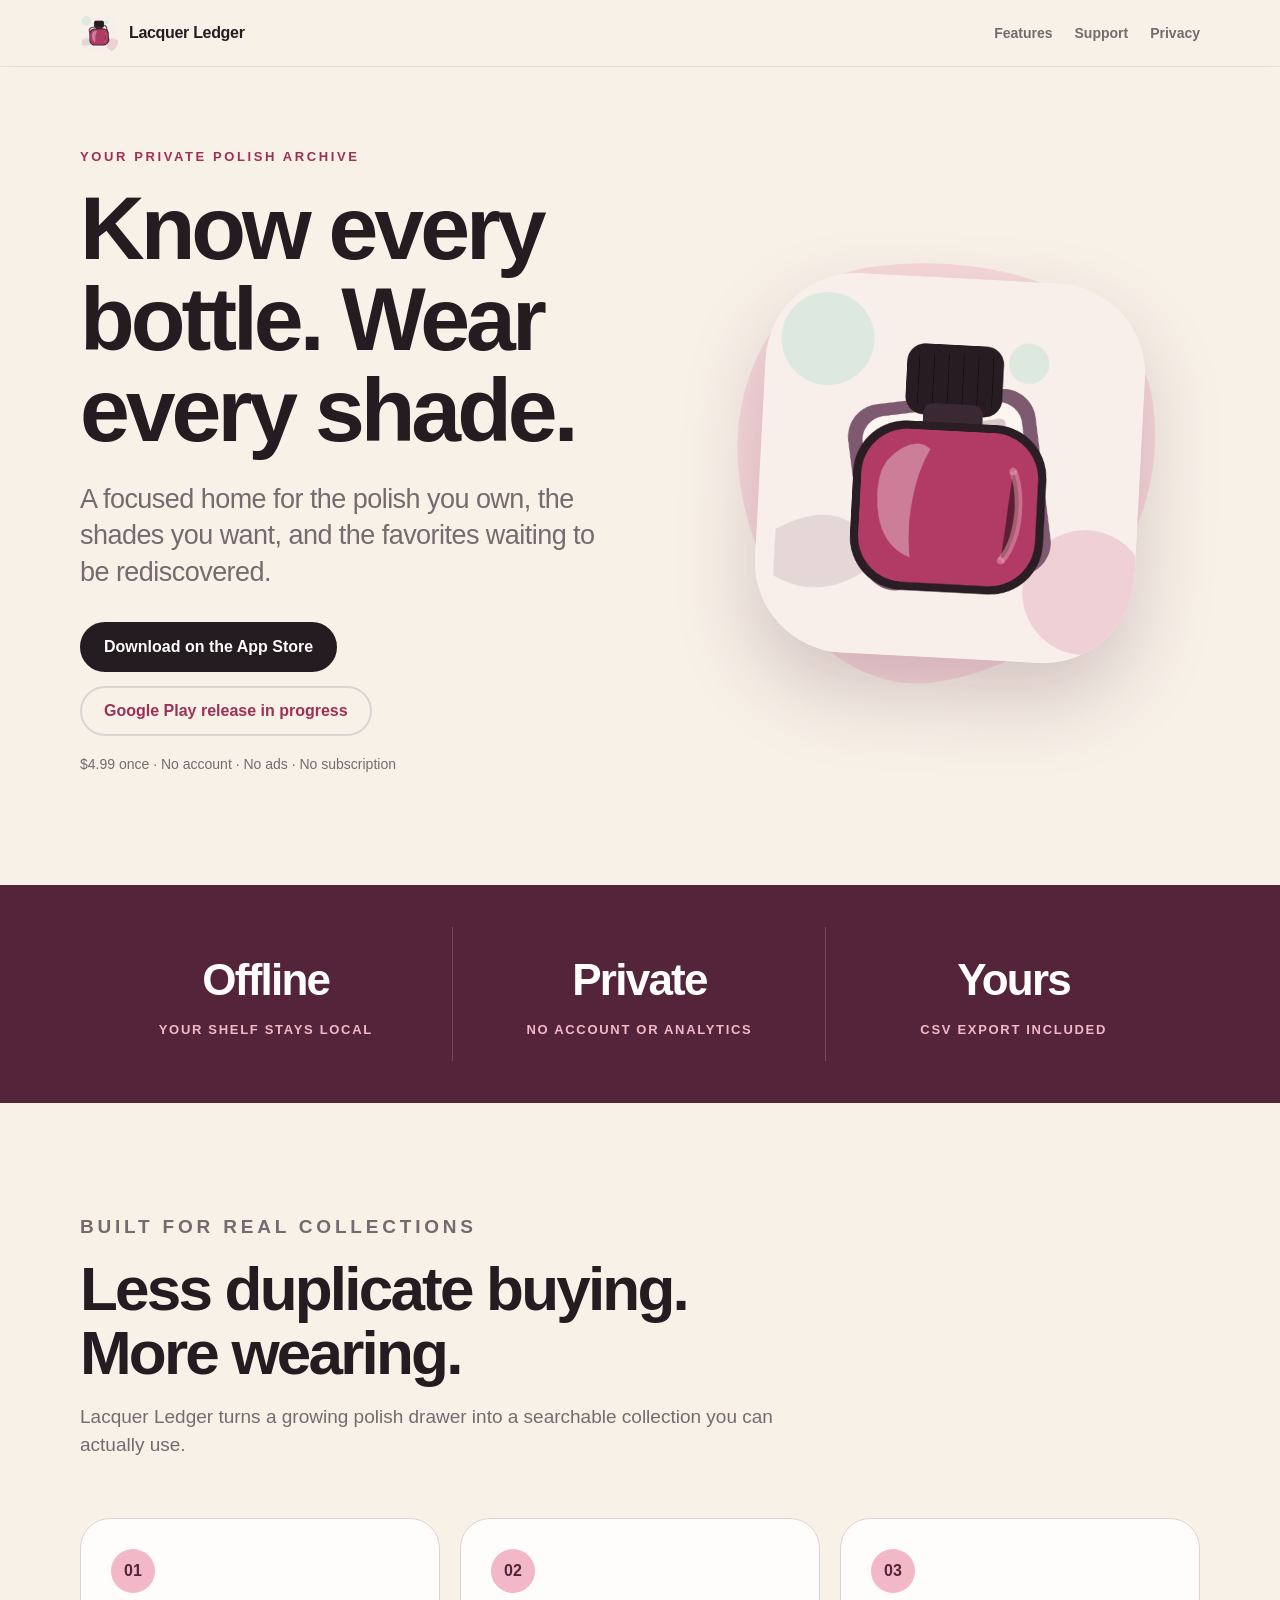
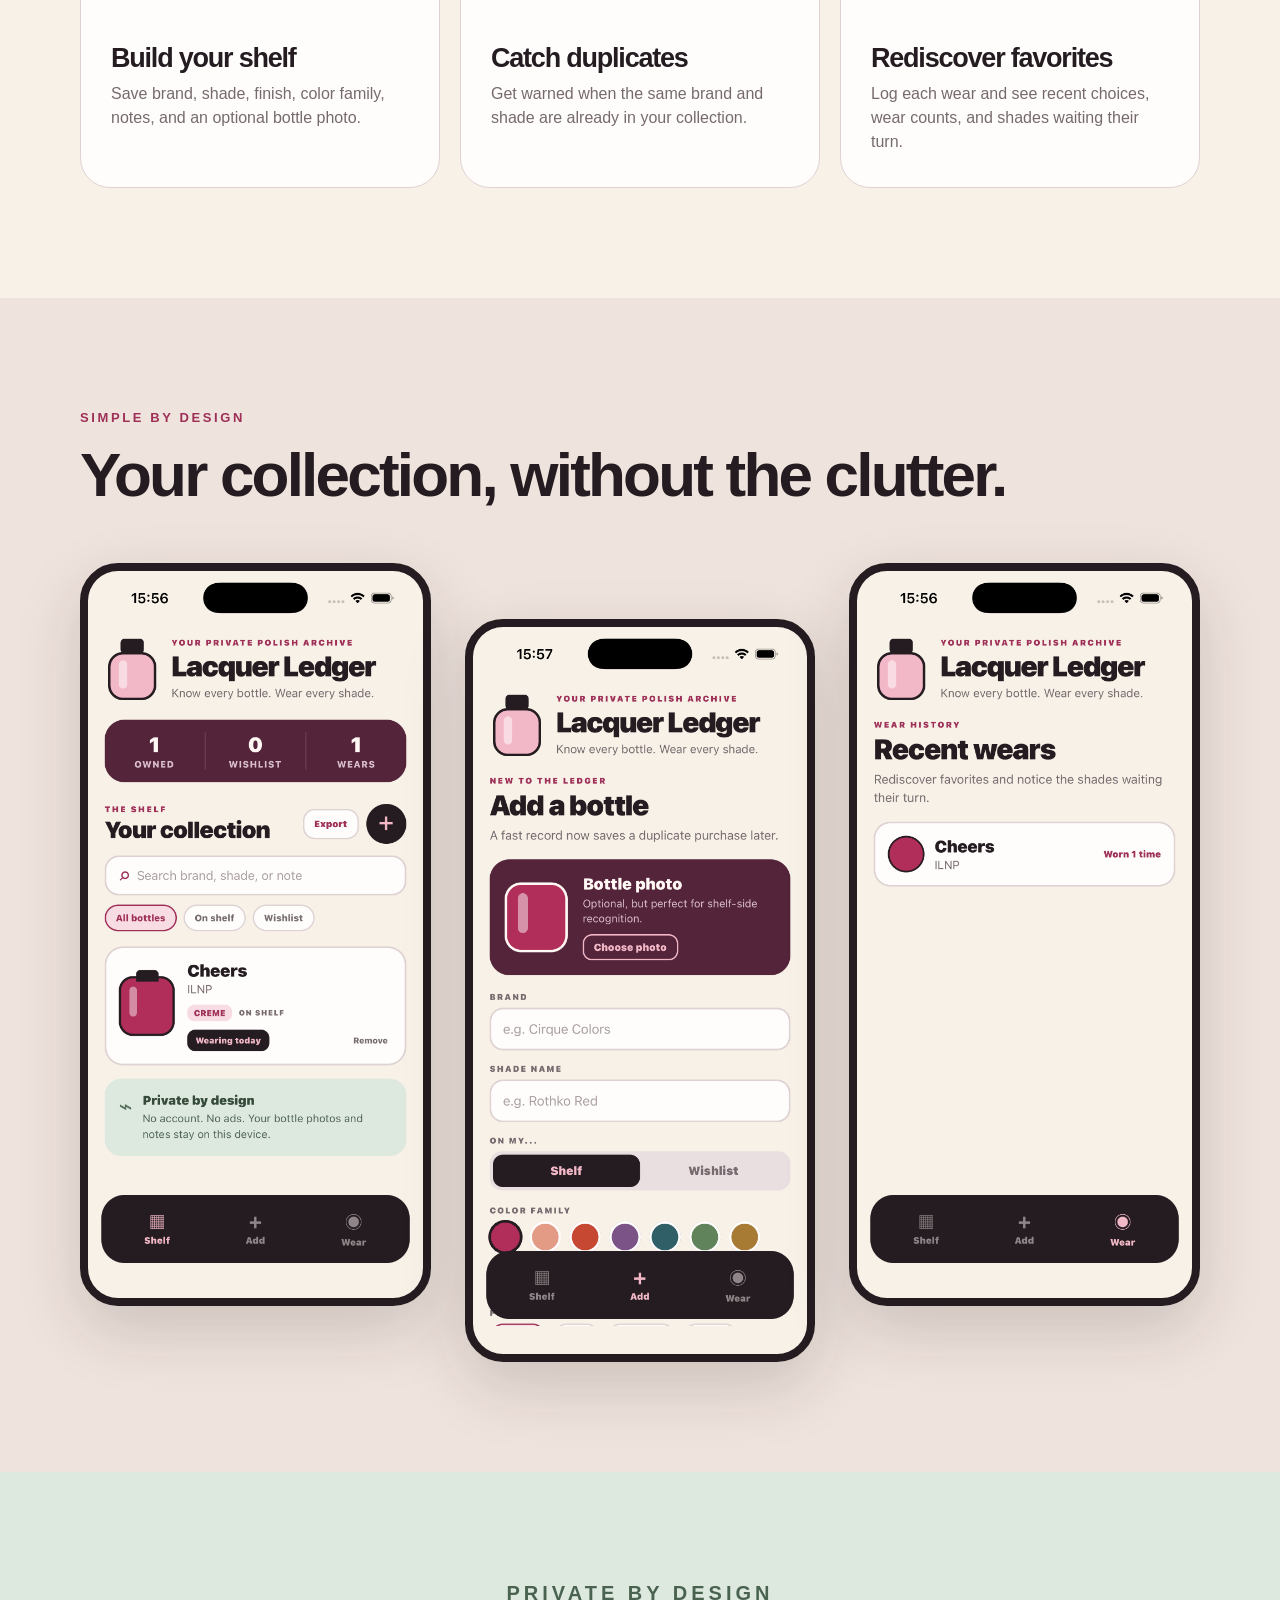
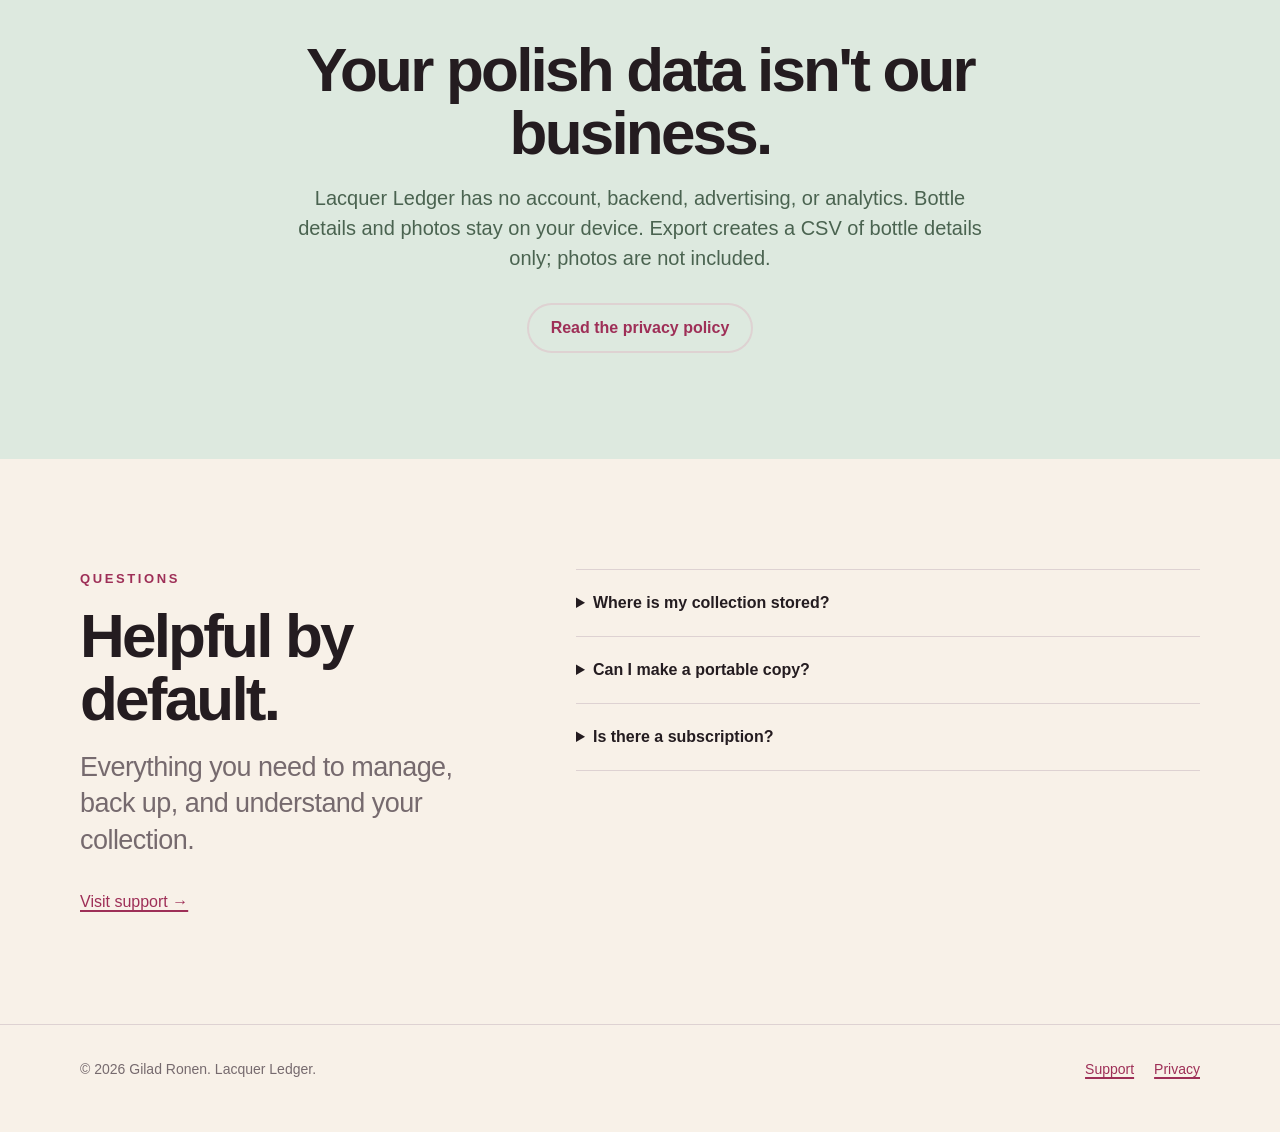
==== index.html @ d708fd9c "docs: support Android launch across public site" ====
<!DOCTYPE html>
<html lang="en">
<head>
  <meta charset="utf-8">
  <meta name="viewport" content="width=device-width, initial-scale=1">
  <meta name="description" content="Lacquer Ledger is a private, offline nail-polish collection and wear tracker for iPhone and Android.">
  <meta name="theme-color" content="#F8F1E8">
  <title>Lacquer Ledger — Know every bottle</title>
  <link rel="icon" href="assets/icon.png">
  <link rel="stylesheet" href="styles.css">
</head>
<body>
  <a class="skip-link" href="#main">Skip to content</a>
  <header class="site-header">
    <nav class="nav" aria-label="Primary navigation">
      <a class="brand" href="index.html"><img src="assets/icon.png" alt=""><span>Lacquer Ledger</span></a>
      <div class="nav-links"><a href="#features">Features</a><a href="support.html">Support</a><a href="privacy.html">Privacy</a></div>
    </nav>
  </header>
  <main id="main">
    <section class="hero">
      <div>
        <p class="eyebrow">Your private polish archive</p>
        <h1>Know every bottle. Wear every shade.</h1>
        <p class="lede">A focused home for the polish you own, the shades you want, and the favorites waiting to be rediscovered.</p>
        <div class="cta-row"><a class="button" href="https://apps.apple.com/app/lacquer-ledger/id6790280497">Download on the App Store</a><span class="button secondary">Google Play release in progress</span></div>
        <p class="price-note">$4.99 once · No account · No ads · No subscription</p>
      </div>
      <div class="hero-art" aria-hidden="true"><img class="hero-icon" src="assets/icon.png" alt=""></div>
    </section>

    <section class="stats" aria-label="Product principles">
      <div class="stats-inner">
        <div class="stat"><strong>Offline</strong><span>Your shelf stays local</span></div>
        <div class="stat"><strong>Private</strong><span>No account or analytics</span></div>
        <div class="stat"><strong>Yours</strong><span>CSV export included</span></div>
      </div>
    </section>

    <section class="section" id="features">
      <div class="section-intro"><p class="eyebrow">Built for real collections</p><h2>Less duplicate buying. More wearing.</h2><p>Lacquer Ledger turns a growing polish drawer into a searchable collection you can actually use.</p></div>
      <div class="feature-grid">
        <article class="feature"><span class="number">01</span><h3>Build your shelf</h3><p>Save brand, shade, finish, color family, notes, and an optional bottle photo.</p></article>
        <article class="feature"><span class="number">02</span><h3>Catch duplicates</h3><p>Get warned when the same brand and shade are already in your collection.</p></article>
        <article class="feature"><span class="number">03</span><h3>Rediscover favorites</h3><p>Log each wear and see recent choices, wear counts, and shades waiting their turn.</p></article>
      </div>
    </section>

    <section class="showcase" aria-labelledby="showcase-title">
      <div class="showcase-inner">
        <p class="eyebrow">Simple by design</p>
        <h2 id="showcase-title">Your collection, without the clutter.</h2>
        <div class="screens">
          <div class="screen"><img src="assets/collection.png" alt="Lacquer Ledger collection screen showing a saved polish bottle"></div>
          <div class="screen"><img src="assets/add-bottle.png" alt="Add bottle form with photo, brand, shade, and collection controls"></div>
          <div class="screen"><img src="assets/wear-history.png" alt="Wear history screen showing a shade and its wear count"></div>
        </div>
      </div>
    </section>

    <section class="privacy-band">
      <div class="privacy-inner"><p class="eyebrow">Private by design</p><h2>Your polish data isn't our business.</h2><p>Lacquer Ledger has no account, backend, advertising, or analytics. Bottle details and photos stay on your device. Export creates a CSV of bottle details only; photos are not included.</p><a class="button secondary" href="privacy.html">Read the privacy policy</a></div>
    </section>

    <section class="section" id="support">
      <div class="support-grid">
        <div><p class="eyebrow">Questions</p><h2>Helpful by default.</h2><p class="lede">Everything you need to manage, back up, and understand your collection.</p><a href="support.html">Visit support →</a></div>
        <div class="faq">
          <details><summary>Where is my collection stored?</summary><p>In a local database inside the app on your device. Lacquer Ledger does not operate a server.</p></details>
          <details><summary>Can I make a portable copy?</summary><p>Yes. Export bottle details and wear fields as a CSV file through your device's share sheet. Photos are not included, and version 1.0 does not import CSV files.</p></details>
          <details><summary>Is there a subscription?</summary><p>No. Lacquer Ledger is a one-time purchase.</p></details>
        </div>
      </div>
    </section>
  </main>
  <footer class="site-footer"><div class="footer-inner"><span>© 2026 Gilad Ronen. Lacquer Ledger.</span><div class="footer-links"><a href="support.html">Support</a><a href="privacy.html">Privacy</a></div></div></footer>
</body>
</html>
---- styles.css ----
:root {
  --ink: #241c20;
  --paper: #f8f1e8;
  --card: #fffdfc;
  --blush: #f2b8c7;
  --berry: #9e2f57;
  --plum: #54243a;
  --taupe: #766a6e;
  --line: #ded2d2;
  --mint: #dde9df;
  --max: 1120px;
}

* { box-sizing: border-box; }
html { scroll-behavior: smooth; overflow-x: hidden; }
body {
  width: 100%;
  max-width: 100%;
  overflow-x: hidden;
  margin: 0;
  color: var(--ink);
  background: var(--paper);
  font-family: -apple-system, BlinkMacSystemFont, "SF Pro Text", "Segoe UI", sans-serif;
  line-height: 1.5;
  -webkit-font-smoothing: antialiased;
}
a { color: var(--berry); text-decoration-thickness: 1.5px; text-underline-offset: 3px; }
a:hover { color: var(--plum); }
img { display: block; max-width: 100%; }
.skip-link { position: absolute; left: -9999px; }
.skip-link:focus { left: 16px; top: 16px; z-index: 20; padding: 10px 14px; background: var(--card); border-radius: 10px; }
.site-header {
  position: sticky;
  top: 0;
  z-index: 10;
  border-bottom: 1px solid rgba(84, 36, 58, 0.1);
  background: rgba(248, 241, 232, 0.88);
  backdrop-filter: saturate(160%) blur(18px);
}
.nav {
  width: min(calc(100% - 40px), var(--max));
  min-height: 66px;
  margin: 0 auto;
  display: flex;
  align-items: center;
  justify-content: space-between;
  gap: 24px;
}
.brand { display: flex; align-items: center; gap: 11px; color: var(--ink); text-decoration: none; font-weight: 800; letter-spacing: -0.02em; }
.brand img { width: 38px; height: 38px; border-radius: 10px; }
.nav-links { display: flex; gap: 22px; font-size: 14px; font-weight: 650; }
.nav-links a { color: var(--taupe); text-decoration: none; }
.nav-links a:hover { color: var(--berry); }
main { overflow: hidden; }
.hero {
  width: min(calc(100% - 40px), var(--max));
  margin: 0 auto;
  min-height: 740px;
  display: grid;
  grid-template-columns: 1.03fr 0.97fr;
  align-items: center;
  gap: clamp(40px, 7vw, 94px);
  padding: 80px 0 96px;
}
.hero > * { min-width: 0; }
.eyebrow { margin: 0 0 16px; color: var(--berry); font-size: 13px; font-weight: 850; letter-spacing: 0.2em; text-transform: uppercase; }
h1, h2, h3 { margin-top: 0; letter-spacing: -0.045em; line-height: 1.02; }
h1 { max-width: 720px; margin-bottom: 24px; font-size: clamp(52px, 7vw, 92px); font-weight: 900; }
h2 { margin-bottom: 18px; font-size: clamp(38px, 5vw, 62px); font-weight: 900; }
h3 { margin-bottom: 10px; font-size: 27px; font-weight: 850; }
.lede { max-width: 620px; margin: 0 0 32px; color: var(--taupe); font-size: clamp(20px, 2.4vw, 27px); line-height: 1.35; letter-spacing: -0.02em; }
.cta-row { display: flex; flex-wrap: wrap; align-items: center; gap: 14px; }
.button { display: inline-flex; align-items: center; justify-content: center; min-height: 50px; padding: 0 22px; border: 2px solid var(--ink); border-radius: 999px; color: var(--card); background: var(--ink); text-decoration: none; font-weight: 800; }
.button.secondary { color: var(--berry); background: transparent; border-color: var(--line); }
.price-note { margin-top: 18px; color: var(--taupe); font-size: 14px; }
.hero-art { position: relative; display: grid; place-items: center; min-height: 560px; }
.hero-art::before { content: ""; position: absolute; width: 84%; aspect-ratio: 1; border-radius: 38% 62% 61% 39% / 46% 41% 59% 54%; background: var(--blush); opacity: 0.45; transform: rotate(-8deg); }
.hero-icon { position: relative; width: min(76%, 430px); border-radius: 24%; box-shadow: 0 36px 80px rgba(84, 36, 58, 0.22); transform: rotate(3deg); }
.stats { background: var(--plum); color: var(--card); }
.stats-inner { width: min(calc(100% - 40px), var(--max)); margin: 0 auto; display: grid; grid-template-columns: repeat(3, 1fr); gap: 1px; padding: 42px 0; }
.stat { padding: 20px 34px; text-align: center; border-right: 1px solid rgba(255,255,255,0.18); }
.stat:last-child { border: 0; }
.stat strong { display: block; margin-bottom: 4px; font-size: clamp(26px, 4vw, 44px); letter-spacing: -0.04em; }
.stat span { color: var(--blush); font-size: 13px; font-weight: 800; letter-spacing: 0.13em; text-transform: uppercase; }
.section { width: min(calc(100% - 40px), var(--max)); margin: 0 auto; padding: 110px 0; }
.section-intro { max-width: 740px; margin-bottom: 58px; }
.section-intro p, .copy p { color: var(--taupe); font-size: 19px; }
.feature-grid { display: grid; grid-template-columns: repeat(3, 1fr); gap: 20px; }
.feature { min-height: 270px; padding: 30px; border: 1px solid var(--line); border-radius: 30px; background: var(--card); }
.feature .number { display: grid; place-items: center; width: 44px; height: 44px; margin-bottom: 52px; border-radius: 50%; color: var(--plum); background: var(--blush); font-weight: 900; }
.feature p { margin: 0; color: var(--taupe); }
.showcase { padding: 110px 20px; background: #efe3dd; }
.showcase-inner { width: min(100%, var(--max)); margin: 0 auto; }
.screens { display: grid; grid-template-columns: repeat(3, 1fr); align-items: start; gap: clamp(14px, 3vw, 34px); margin-top: 56px; }
.screen { overflow: hidden; border: 8px solid var(--ink); border-radius: 38px; background: var(--ink); box-shadow: 0 24px 64px rgba(36,28,32,0.17); }
.screen:nth-child(2) { margin-top: 56px; }
.privacy-band { background: var(--mint); }
.privacy-inner { width: min(calc(100% - 40px), 900px); margin: 0 auto; padding: 106px 0; text-align: center; }
.privacy-inner p { max-width: 700px; margin: 0 auto 30px; color: #4a6350; font-size: 20px; }
.support-grid { display: grid; grid-template-columns: 0.8fr 1.2fr; gap: 80px; align-items: start; }
.faq { border-top: 1px solid var(--line); }
details { border-bottom: 1px solid var(--line); padding: 21px 0; }
summary { cursor: pointer; font-weight: 800; }
details p { color: var(--taupe); }
.legal { width: min(calc(100% - 40px), 780px); margin: 0 auto; padding: 82px 0 120px; }
.legal h1 { font-size: clamp(46px, 7vw, 74px); }
.legal h2 { margin-top: 48px; font-size: 30px; }
.legal p, .legal li { color: #594f53; }
.site-footer { border-top: 1px solid var(--line); }
.footer-inner { width: min(calc(100% - 40px), var(--max)); margin: 0 auto; padding: 34px 0 52px; display: flex; justify-content: space-between; gap: 24px; color: var(--taupe); font-size: 14px; }
.footer-links { display: flex; gap: 20px; }
@media (max-width: 800px) {
  .hero { grid-template-columns: 1fr; padding-top: 64px; }
  .hero-art { min-height: 410px; }
  .hero-icon { width: min(68%, 350px); }
  .feature-grid, .screens { grid-template-columns: 1fr; }
  .screen { max-width: 390px; margin: 0 auto; }
  .screen:nth-child(2) { margin-top: 0; }
  .support-grid { grid-template-columns: 1fr; gap: 30px; }
}
@media (max-width: 560px) {
  .nav { width: calc(100% - 32px); min-height: 60px; }
  .nav-links a:first-child { display: none; }
  .nav-links { gap: 12px; font-size: 13px; }
  .hero { width: calc(100% - 32px); min-height: auto; padding: 54px 0 70px; gap: 34px; }
  h1 { font-size: clamp(44px, 13.4vw, 58px); overflow-wrap: anywhere; }
  .lede { font-size: 19px; }
  .cta-row { align-items: stretch; gap: 10px; }
  .button { min-height: 48px; padding: 0 17px; font-size: 14px; }
  .hero-art { min-height: 360px; }
  .hero-icon { width: min(76%, 320px); }
  .stats-inner { grid-template-columns: 1fr; padding: 18px 0; }
  .stat { border-right: 0; border-bottom: 1px solid rgba(255,255,255,0.18); }
  .footer-inner { flex-direction: column; }
}
@media (prefers-reduced-motion: reduce) { html { scroll-behavior: auto; } }
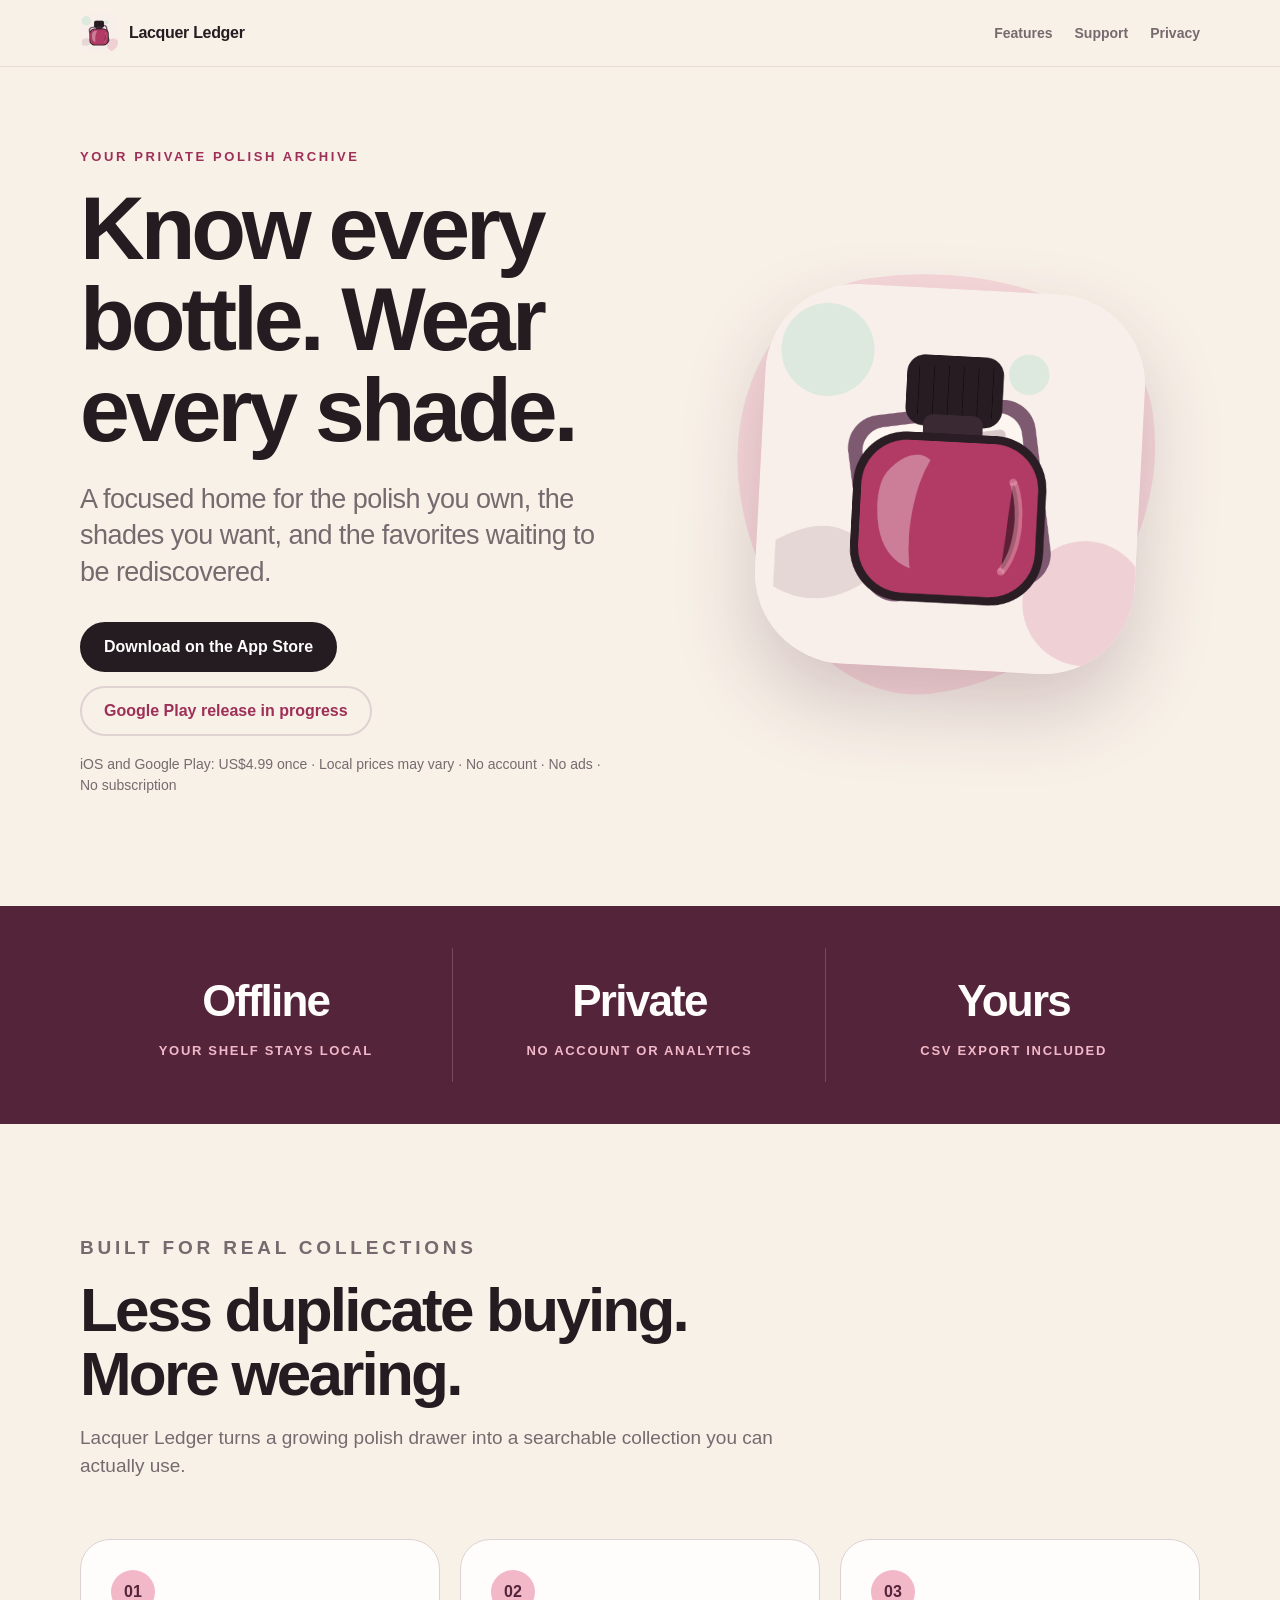
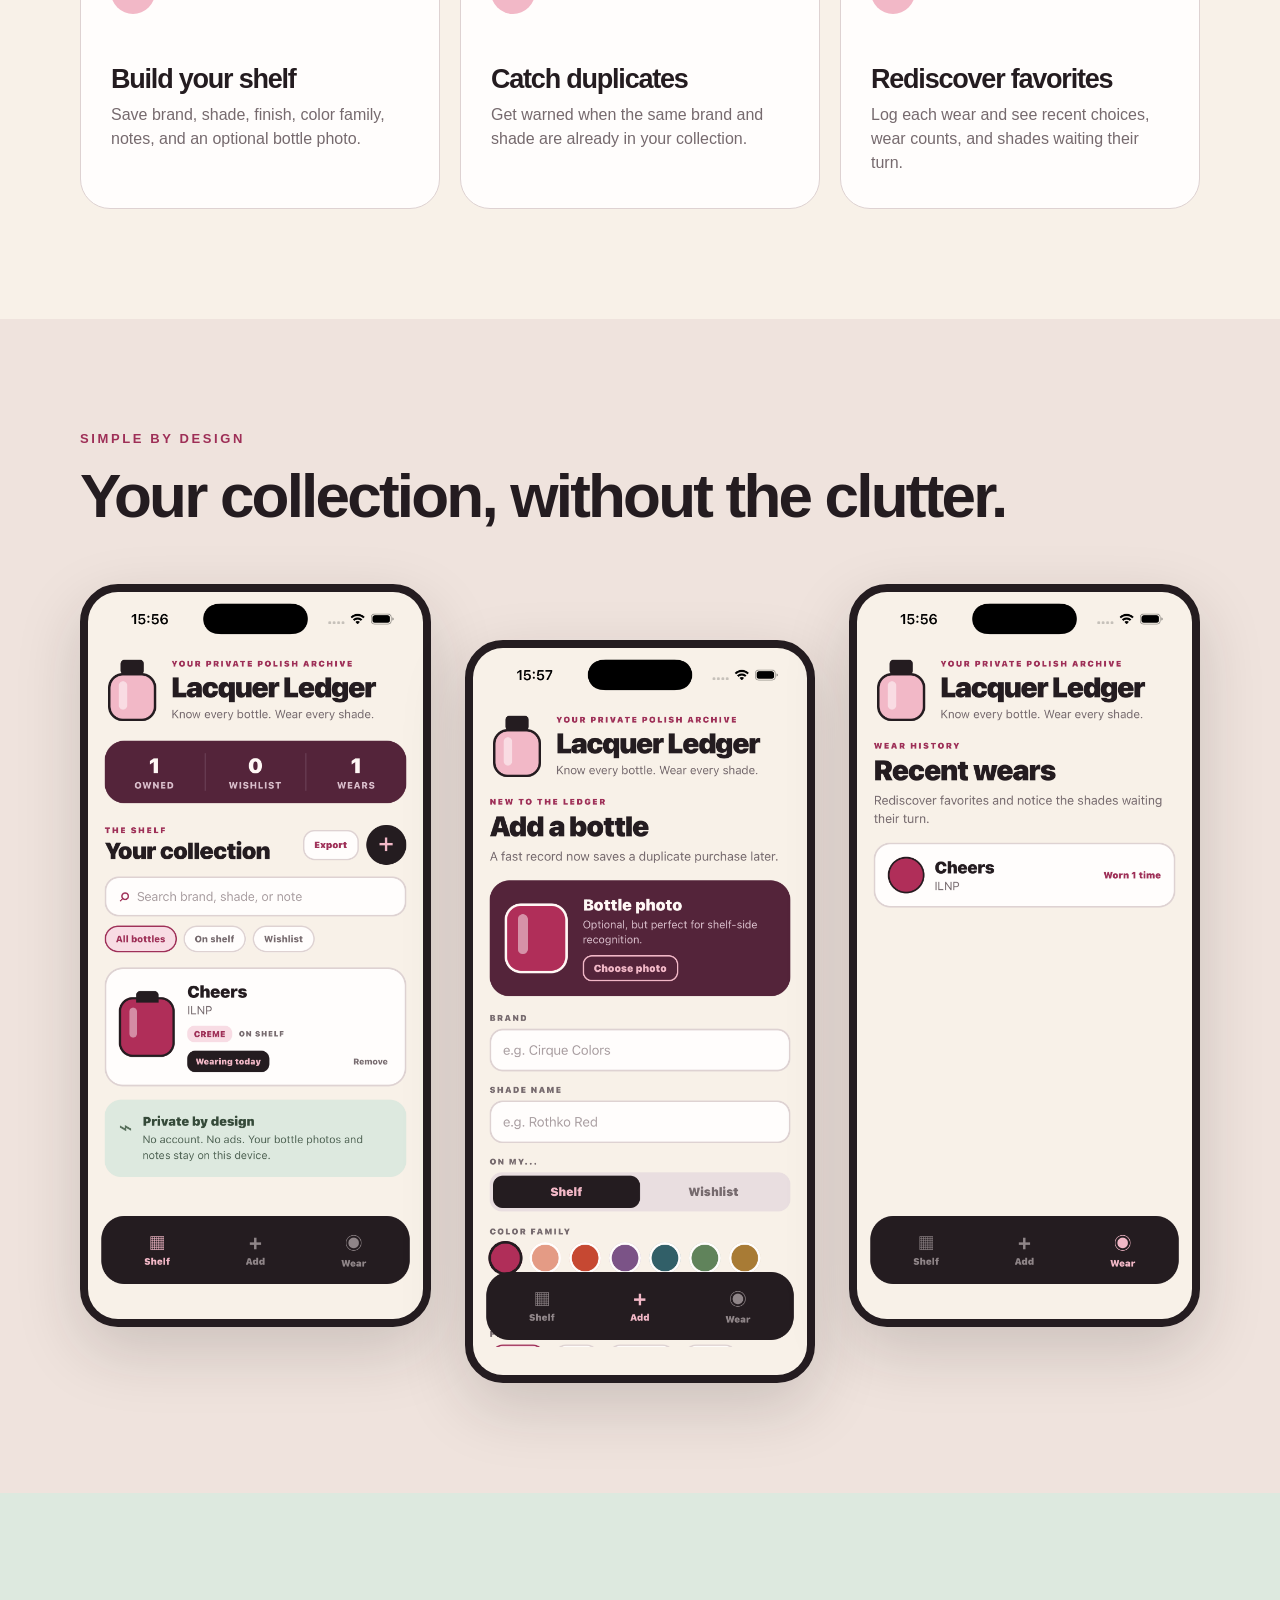
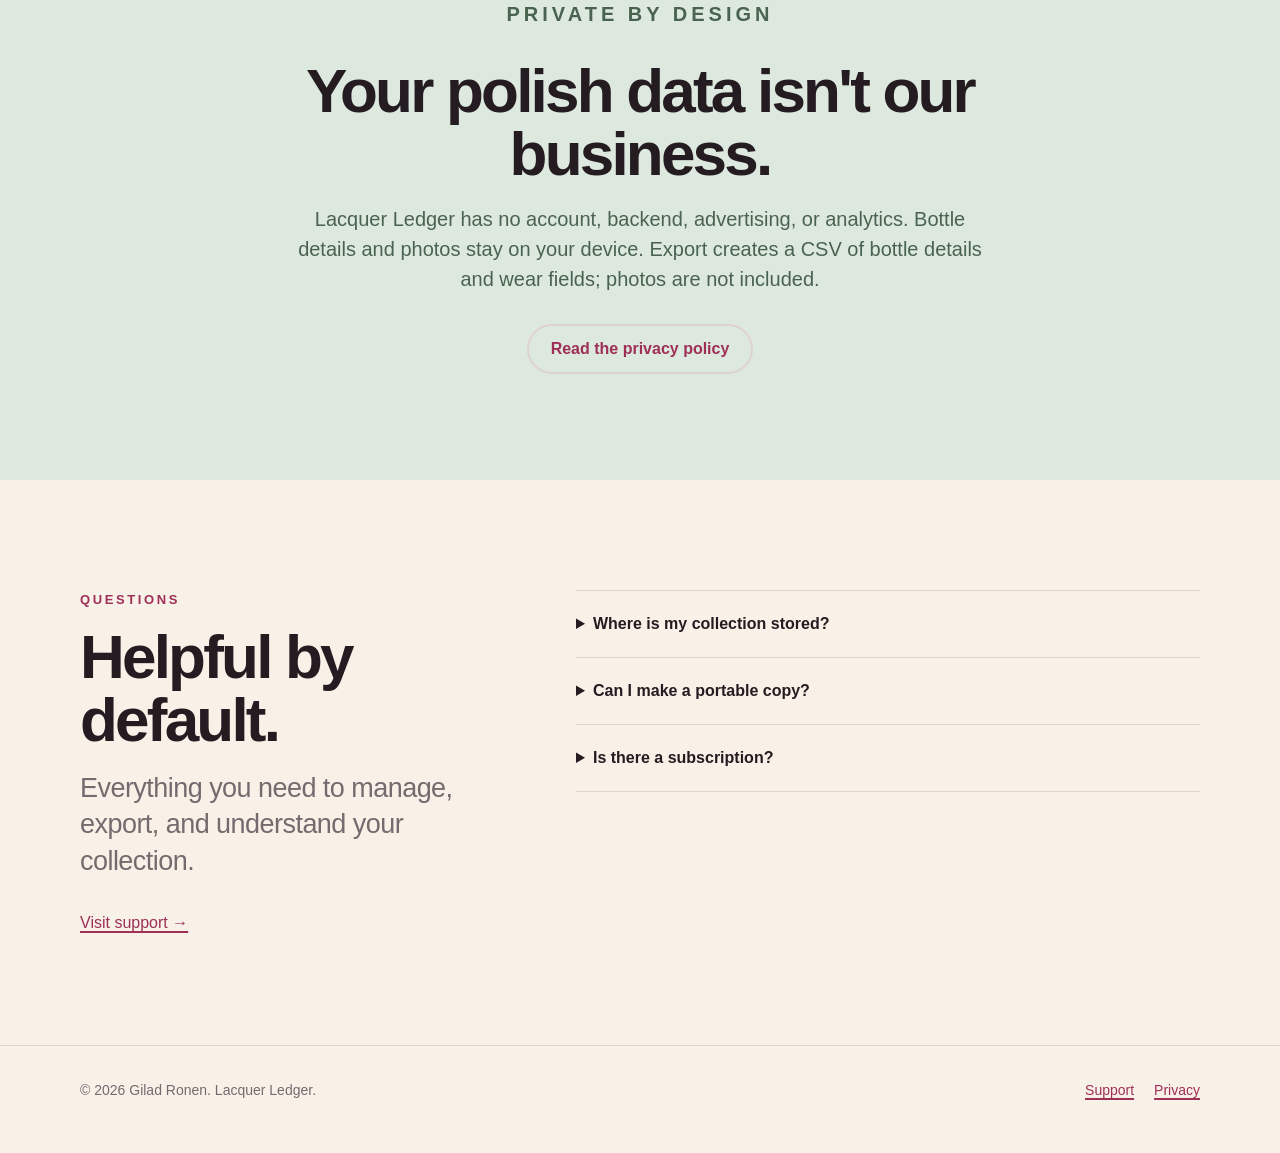
==== commit cd538af6: "Clarify release, privacy, and support details" ====
--- a/index.html
+++ b/index.html
@@ -24,7 +24,7 @@
         <h1>Know every bottle. Wear every shade.</h1>
         <p class="lede">A focused home for the polish you own, the shades you want, and the favorites waiting to be rediscovered.</p>
         <div class="cta-row"><a class="button" href="https://apps.apple.com/app/lacquer-ledger/id6790280497">Download on the App Store</a><span class="button secondary">Google Play release in progress</span></div>
-        <p class="price-note">$4.99 once · No account · No ads · No subscription</p>
+        <p class="price-note">iOS and Google Play: US$4.99 once · Local prices may vary · No account · No ads · No subscription</p>
       </div>
       <div class="hero-art" aria-hidden="true"><img class="hero-icon" src="assets/icon.png" alt=""></div>
     </section>
@@ -59,12 +59,12 @@
     </section>
 
     <section class="privacy-band">
-      <div class="privacy-inner"><p class="eyebrow">Private by design</p><h2>Your polish data isn't our business.</h2><p>Lacquer Ledger has no account, backend, advertising, or analytics. Bottle details and photos stay on your device. Export creates a CSV of bottle details only; photos are not included.</p><a class="button secondary" href="privacy.html">Read the privacy policy</a></div>
+      <div class="privacy-inner"><p class="eyebrow">Private by design</p><h2>Your polish data isn't our business.</h2><p>Lacquer Ledger has no account, backend, advertising, or analytics. Bottle details and photos stay on your device. Export creates a CSV of bottle details and wear fields; photos are not included.</p><a class="button secondary" href="privacy.html">Read the privacy policy</a></div>
     </section>
 
     <section class="section" id="support">
       <div class="support-grid">
-        <div><p class="eyebrow">Questions</p><h2>Helpful by default.</h2><p class="lede">Everything you need to manage, back up, and understand your collection.</p><a href="support.html">Visit support →</a></div>
+        <div><p class="eyebrow">Questions</p><h2>Helpful by default.</h2><p class="lede">Everything you need to manage, export, and understand your collection.</p><a href="support.html">Visit support →</a></div>
         <div class="faq">
           <details><summary>Where is my collection stored?</summary><p>In a local database inside the app on your device. Lacquer Ledger does not operate a server.</p></details>
           <details><summary>Can I make a portable copy?</summary><p>Yes. Export bottle details and wear fields as a CSV file through your device's share sheet. Photos are not included, and version 1.0 does not import CSV files.</p></details>
--- a/styles.css
+++ b/styles.css
@@ -34,7 +34,7 @@
   top: 0;
   z-index: 10;
   border-bottom: 1px solid rgba(84, 36, 58, 0.1);
-  background: rgba(248, 241, 232, 0.88);
+  background: var(--paper);
   backdrop-filter: saturate(160%) blur(18px);
 }
 .nav {
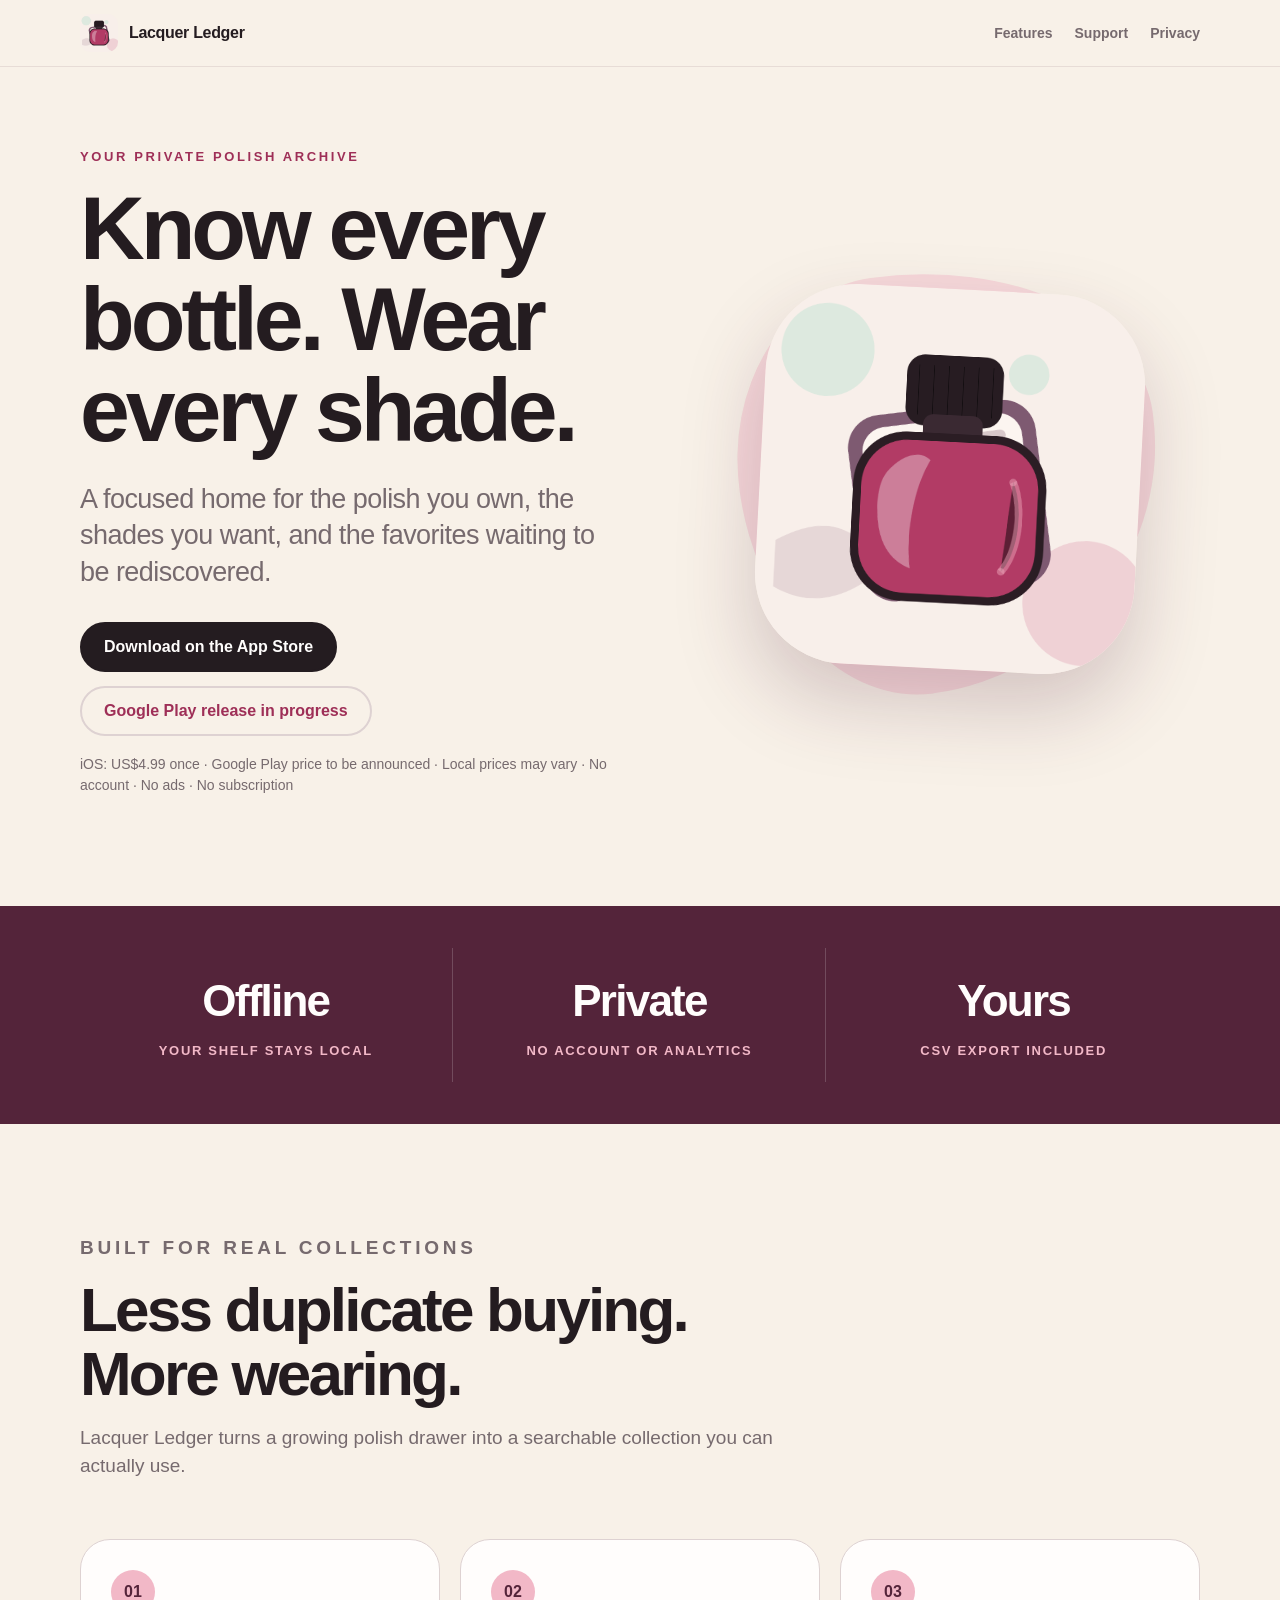
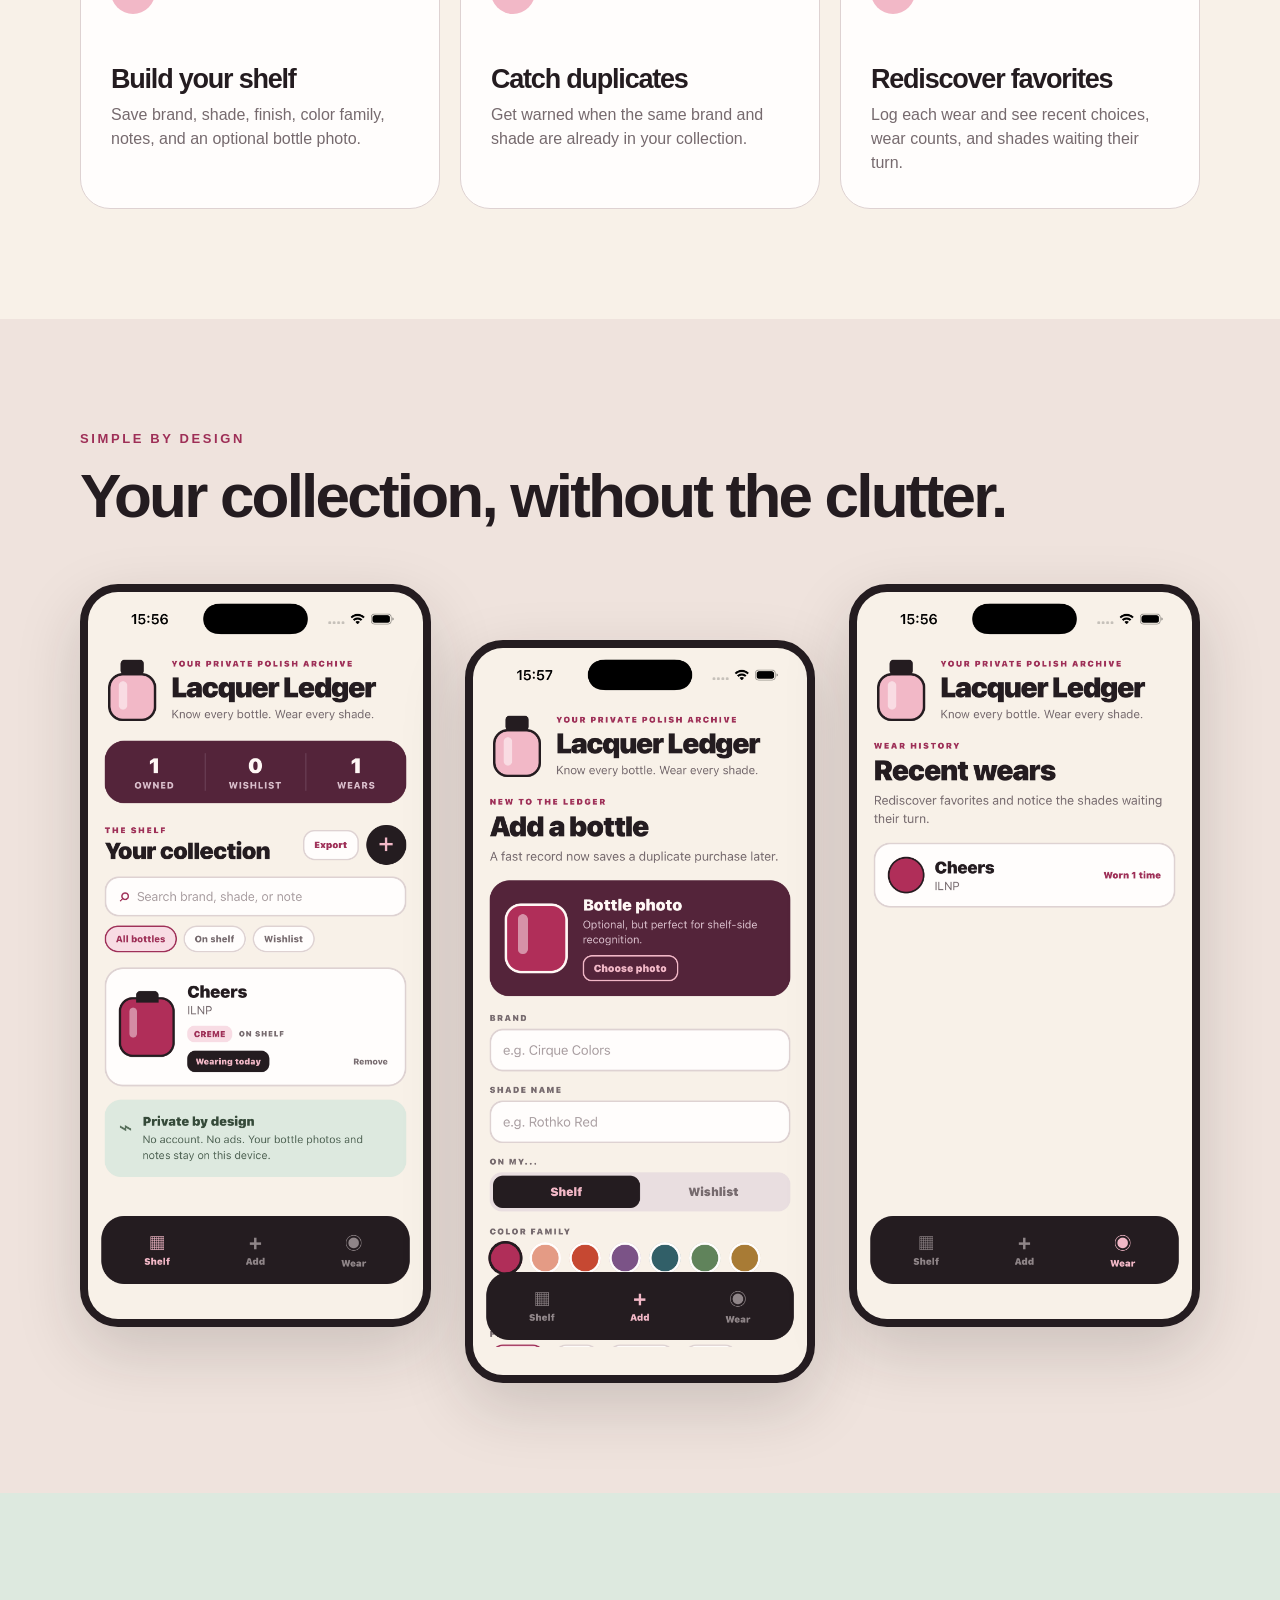
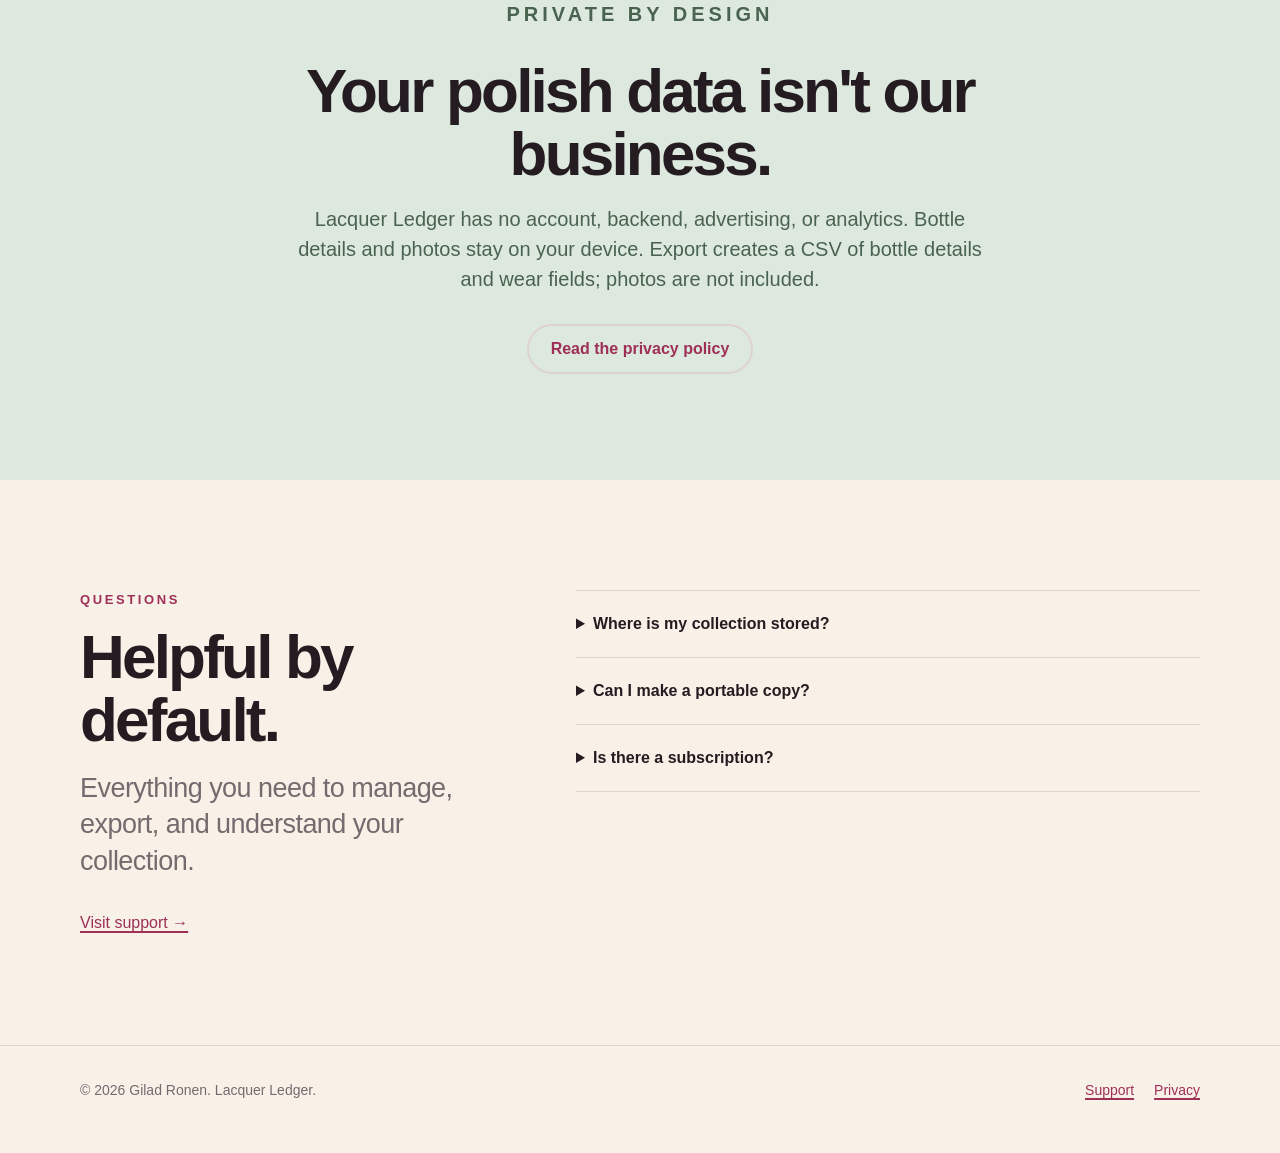
==== commit ba41f86f: "fix: keep Android pricing unannounced" ====
--- a/index.html
+++ b/index.html
@@ -24,7 +24,7 @@
         <h1>Know every bottle. Wear every shade.</h1>
         <p class="lede">A focused home for the polish you own, the shades you want, and the favorites waiting to be rediscovered.</p>
         <div class="cta-row"><a class="button" href="https://apps.apple.com/app/lacquer-ledger/id6790280497">Download on the App Store</a><span class="button secondary">Google Play release in progress</span></div>
-        <p class="price-note">iOS and Google Play: US$4.99 once · Local prices may vary · No account · No ads · No subscription</p>
+        <p class="price-note">iOS: US$4.99 once · Google Play price to be announced · Local prices may vary · No account · No ads · No subscription</p>
       </div>
       <div class="hero-art" aria-hidden="true"><img class="hero-icon" src="assets/icon.png" alt=""></div>
     </section>
@@ -68,7 +68,7 @@
         <div class="faq">
           <details><summary>Where is my collection stored?</summary><p>In a local database inside the app on your device. Lacquer Ledger does not operate a server.</p></details>
           <details><summary>Can I make a portable copy?</summary><p>Yes. Export bottle details and wear fields as a CSV file through your device's share sheet. Photos are not included, and version 1.0 does not import CSV files.</p></details>
-          <details><summary>Is there a subscription?</summary><p>No. Lacquer Ledger is a one-time purchase.</p></details>
+          <details><summary>Is there a subscription?</summary><p>No. Lacquer Ledger has no subscription.</p></details>
         </div>
       </div>
     </section>
--- a/styles.css
+++ b/styles.css
@@ -72,6 +72,7 @@
 .cta-row { display: flex; flex-wrap: wrap; align-items: center; gap: 14px; }
 .button { display: inline-flex; align-items: center; justify-content: center; min-height: 50px; padding: 0 22px; border: 2px solid var(--ink); border-radius: 999px; color: var(--card); background: var(--ink); text-decoration: none; font-weight: 800; }
 .button.secondary { color: var(--berry); background: transparent; border-color: var(--line); }
+.button:not(.secondary):hover { color: var(--card); }
 .price-note { margin-top: 18px; color: var(--taupe); font-size: 14px; }
 .hero-art { position: relative; display: grid; place-items: center; min-height: 560px; }
 .hero-art::before { content: ""; position: absolute; width: 84%; aspect-ratio: 1; border-radius: 38% 62% 61% 39% / 46% 41% 59% 54%; background: var(--blush); opacity: 0.45; transform: rotate(-8deg); }
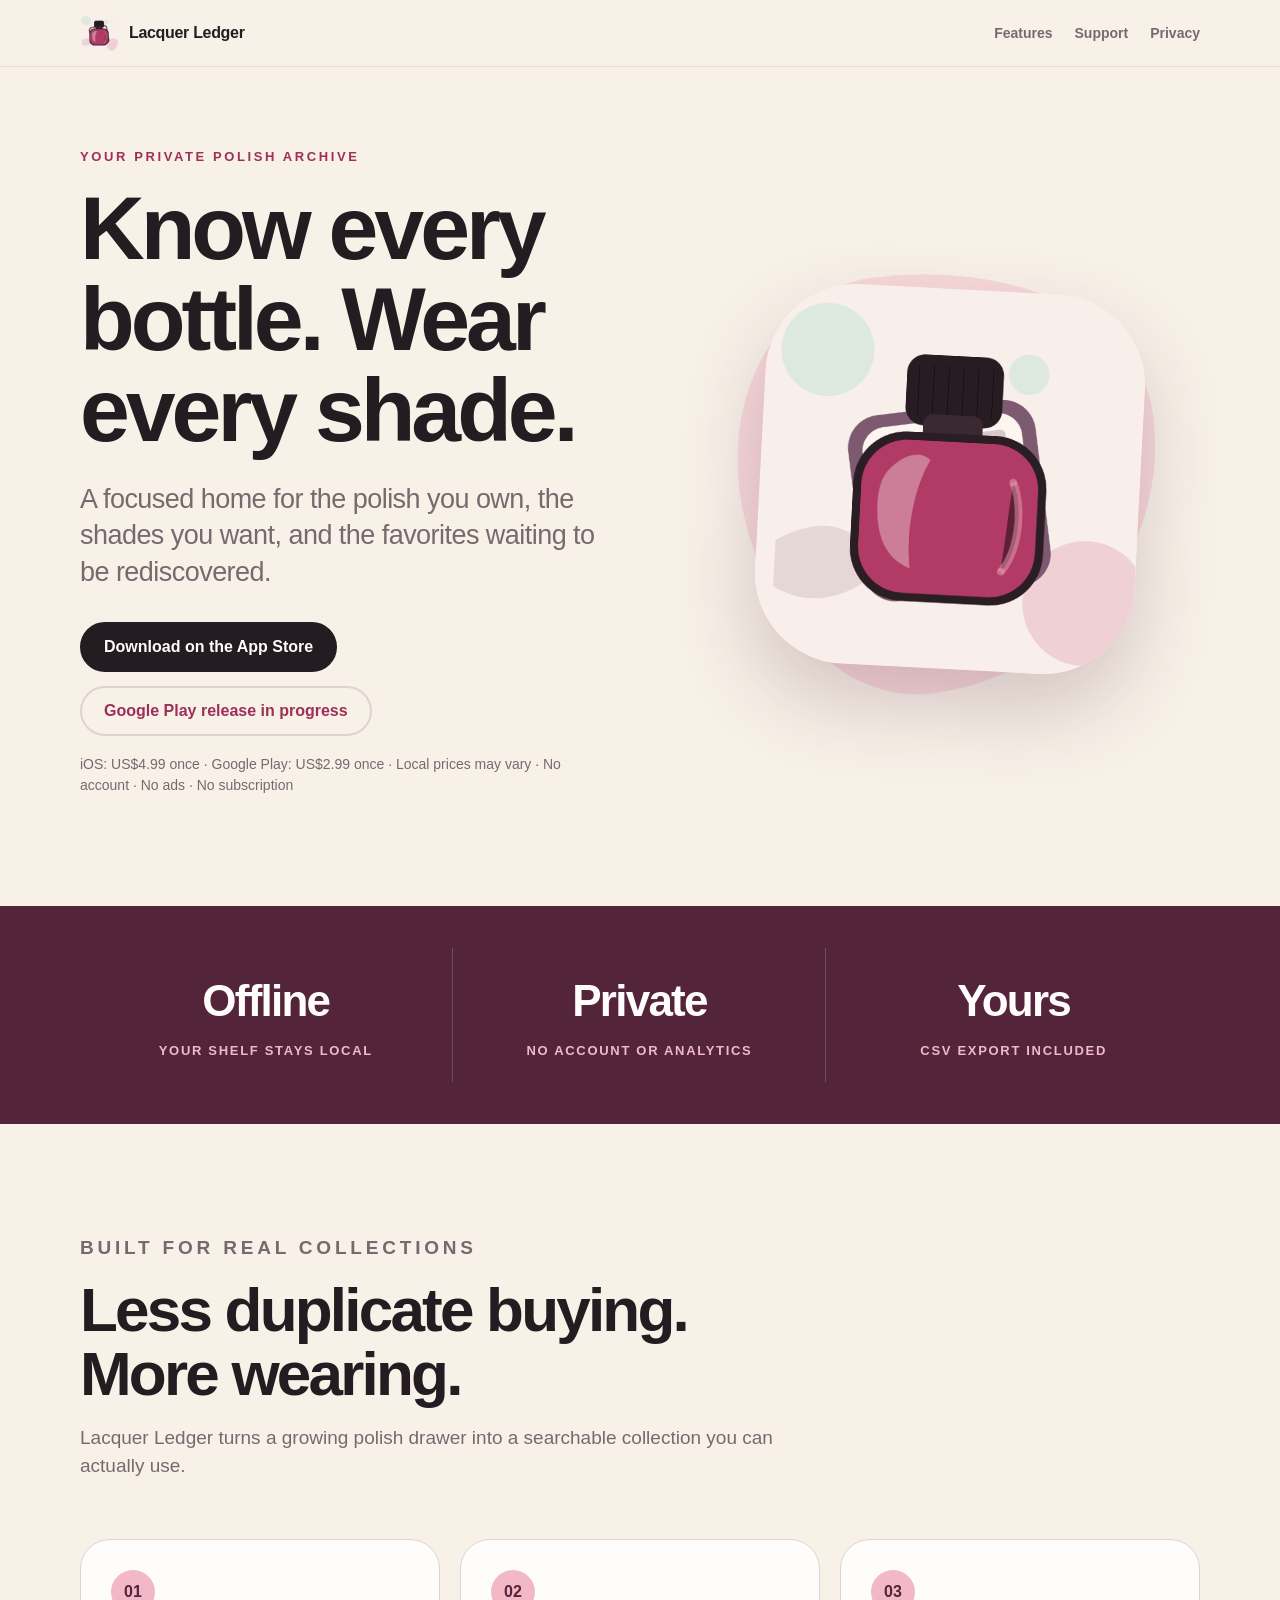
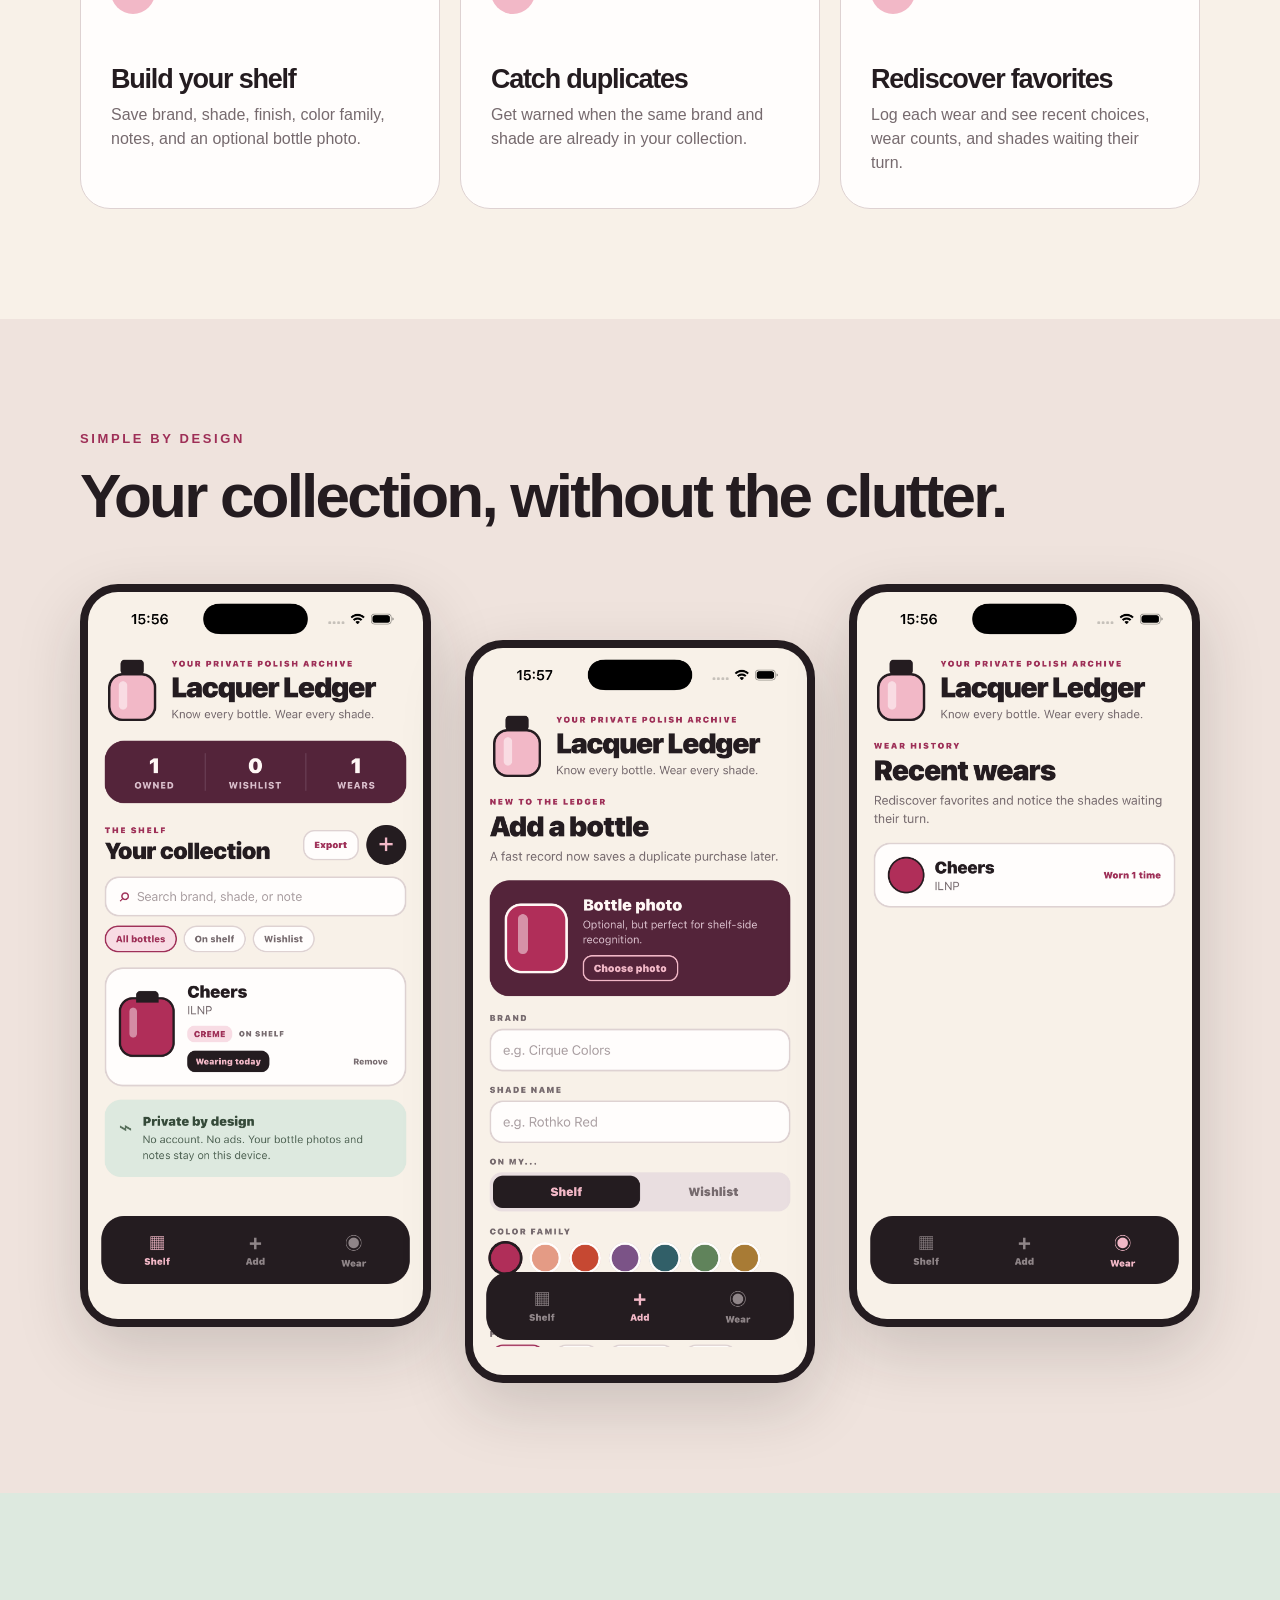
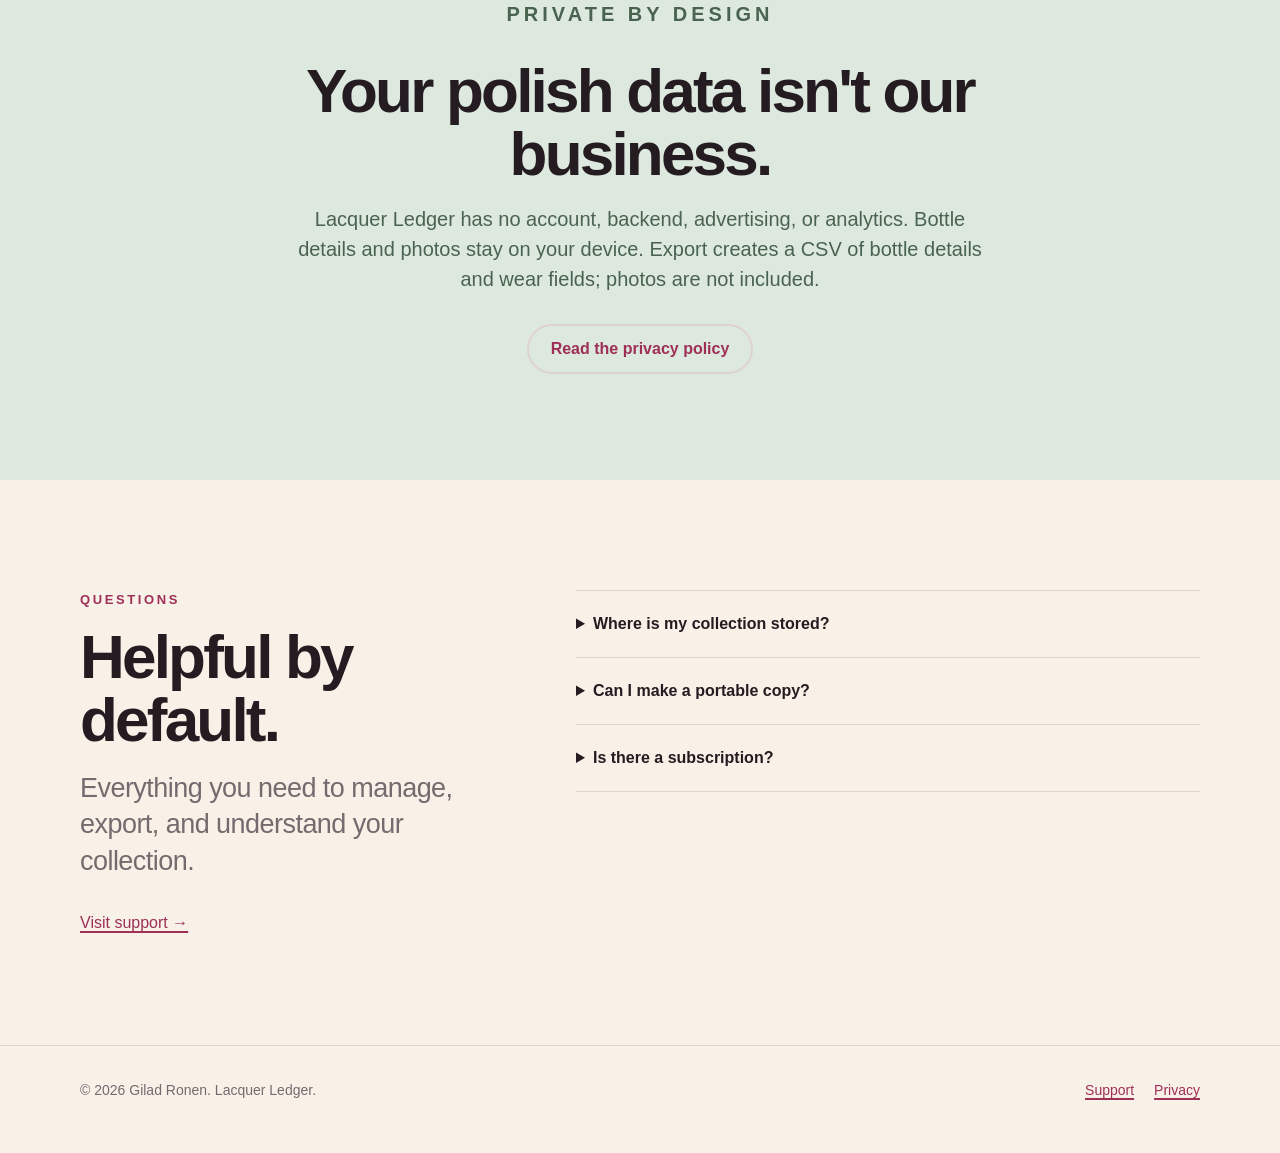
==== commit d0d67826: "fix: align Google Play launch price" ====
--- a/index.html
+++ b/index.html
@@ -24,7 +24,7 @@
         <h1>Know every bottle. Wear every shade.</h1>
         <p class="lede">A focused home for the polish you own, the shades you want, and the favorites waiting to be rediscovered.</p>
         <div class="cta-row"><a class="button" href="https://apps.apple.com/app/lacquer-ledger/id6790280497">Download on the App Store</a><span class="button secondary">Google Play release in progress</span></div>
-        <p class="price-note">iOS: US$4.99 once · Google Play price to be announced · Local prices may vary · No account · No ads · No subscription</p>
+        <p class="price-note">iOS: US$4.99 once · Google Play: US$2.99 once · Local prices may vary · No account · No ads · No subscription</p>
       </div>
       <div class="hero-art" aria-hidden="true"><img class="hero-icon" src="assets/icon.png" alt=""></div>
     </section>
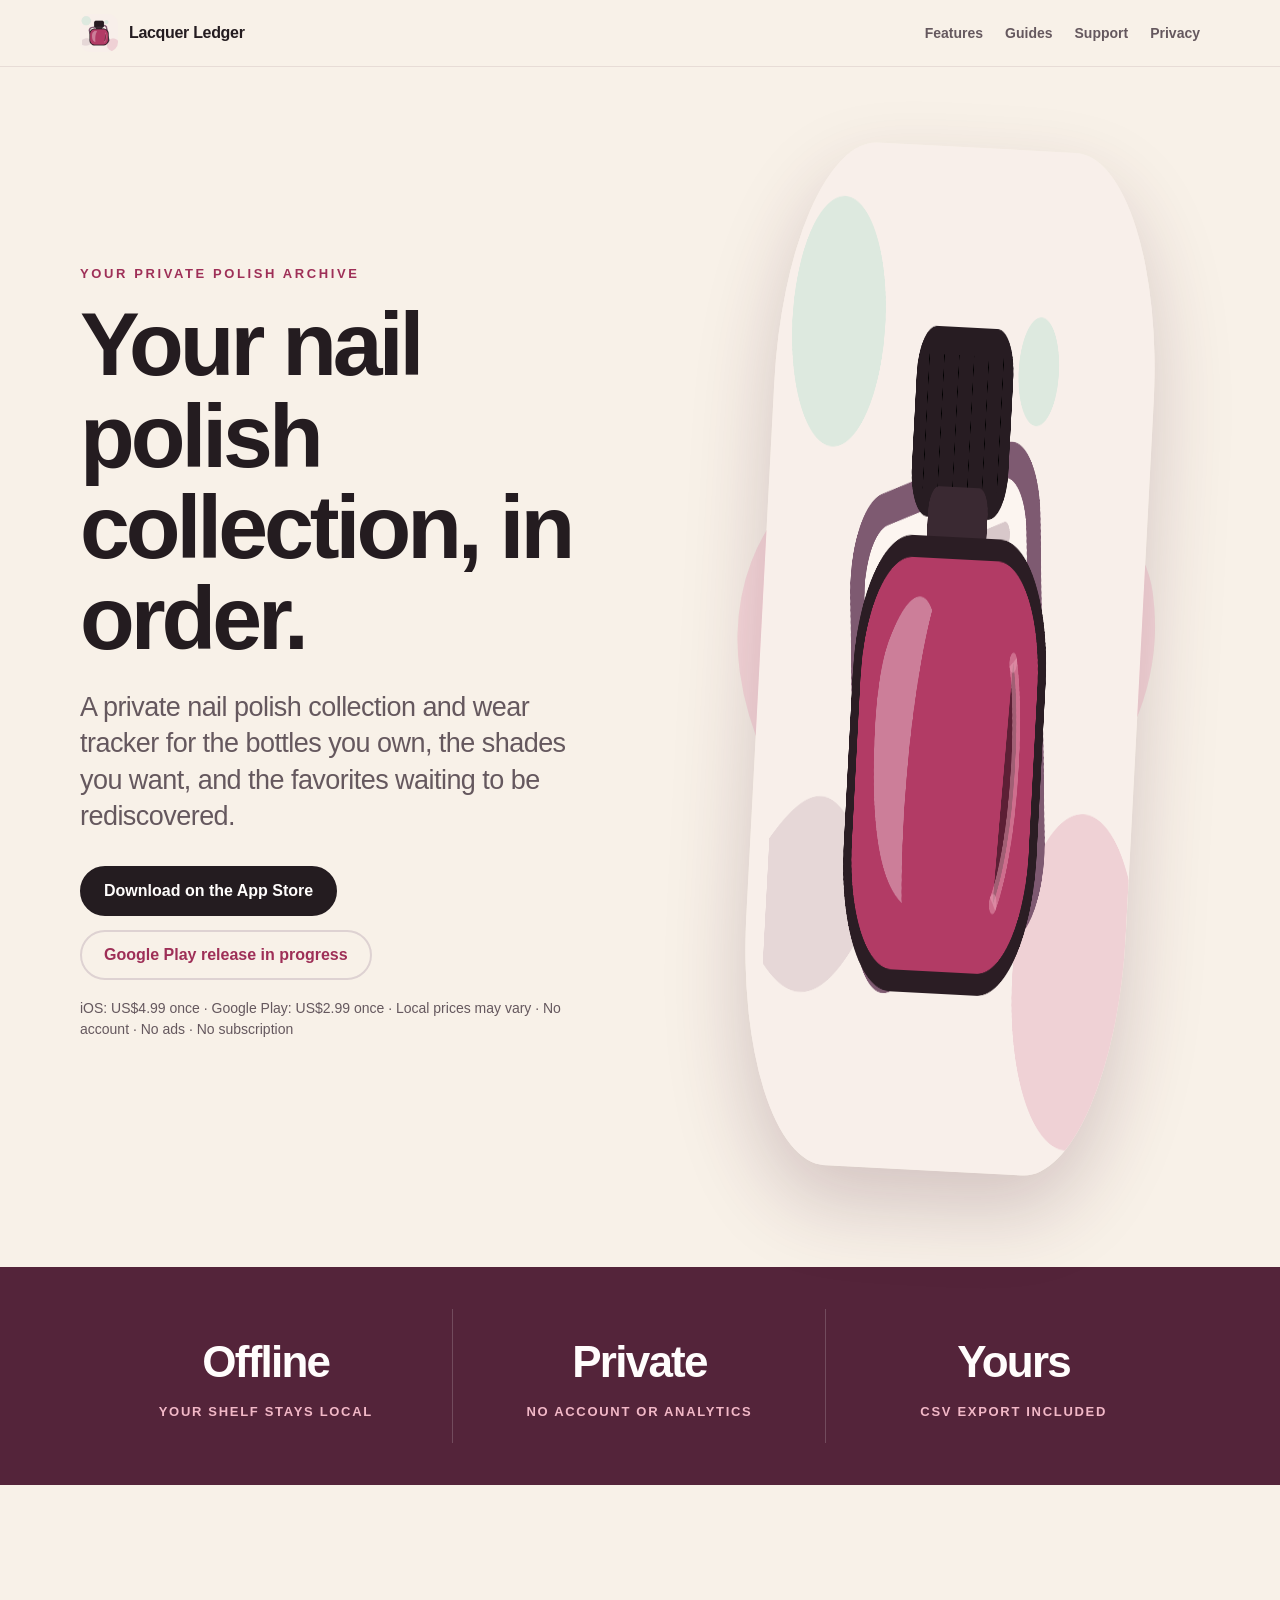
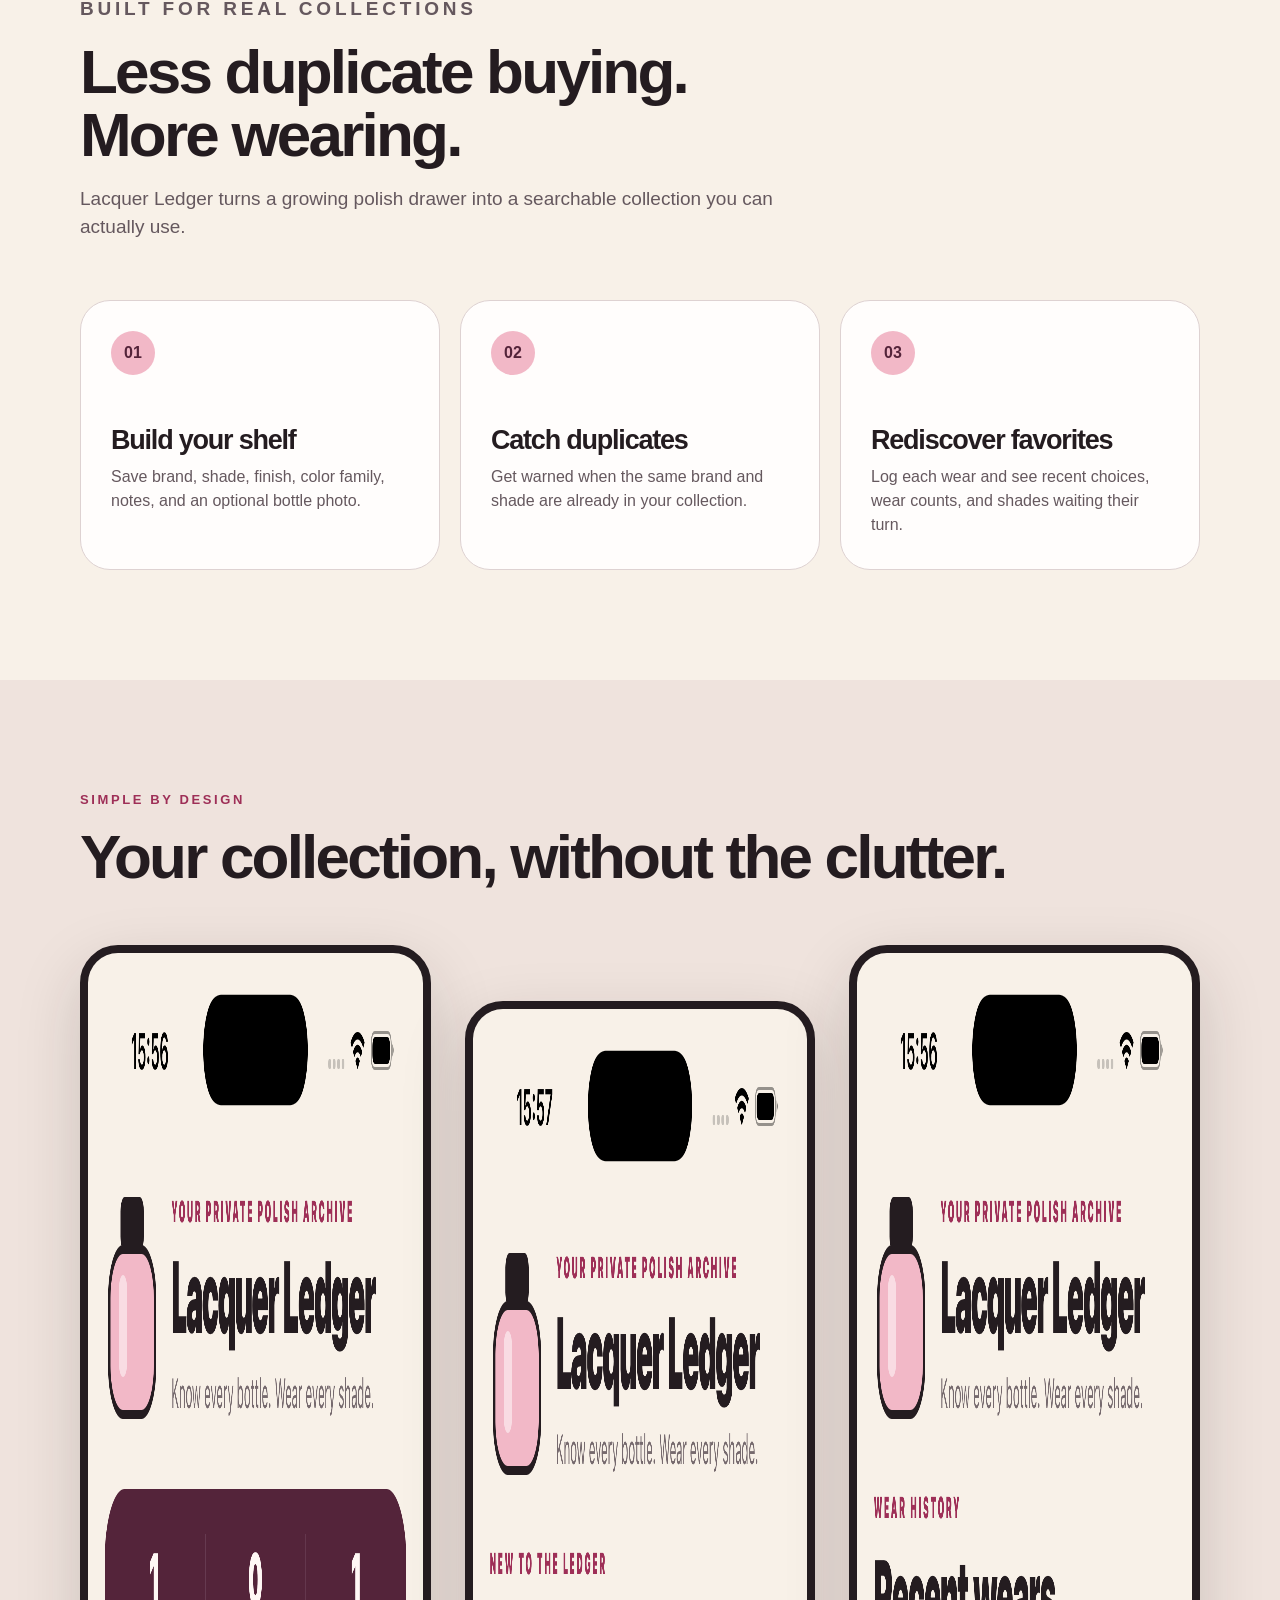
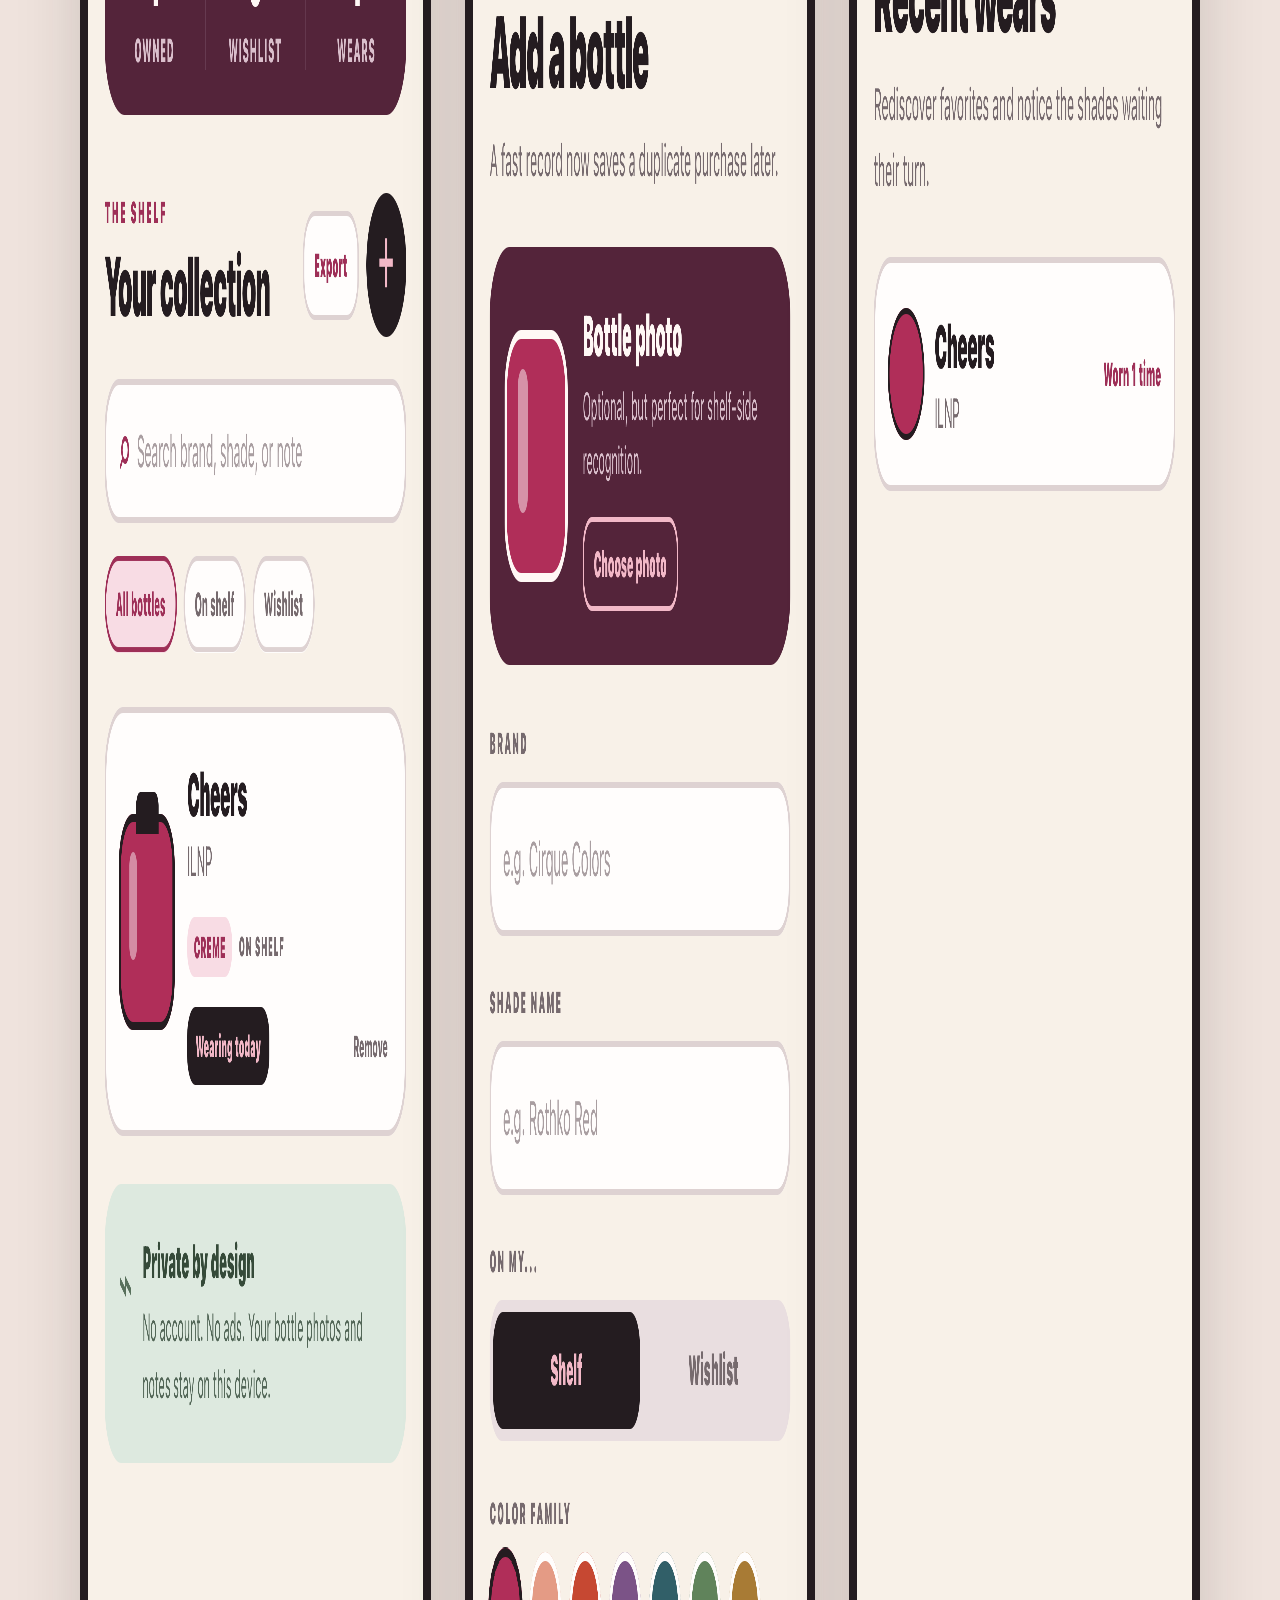
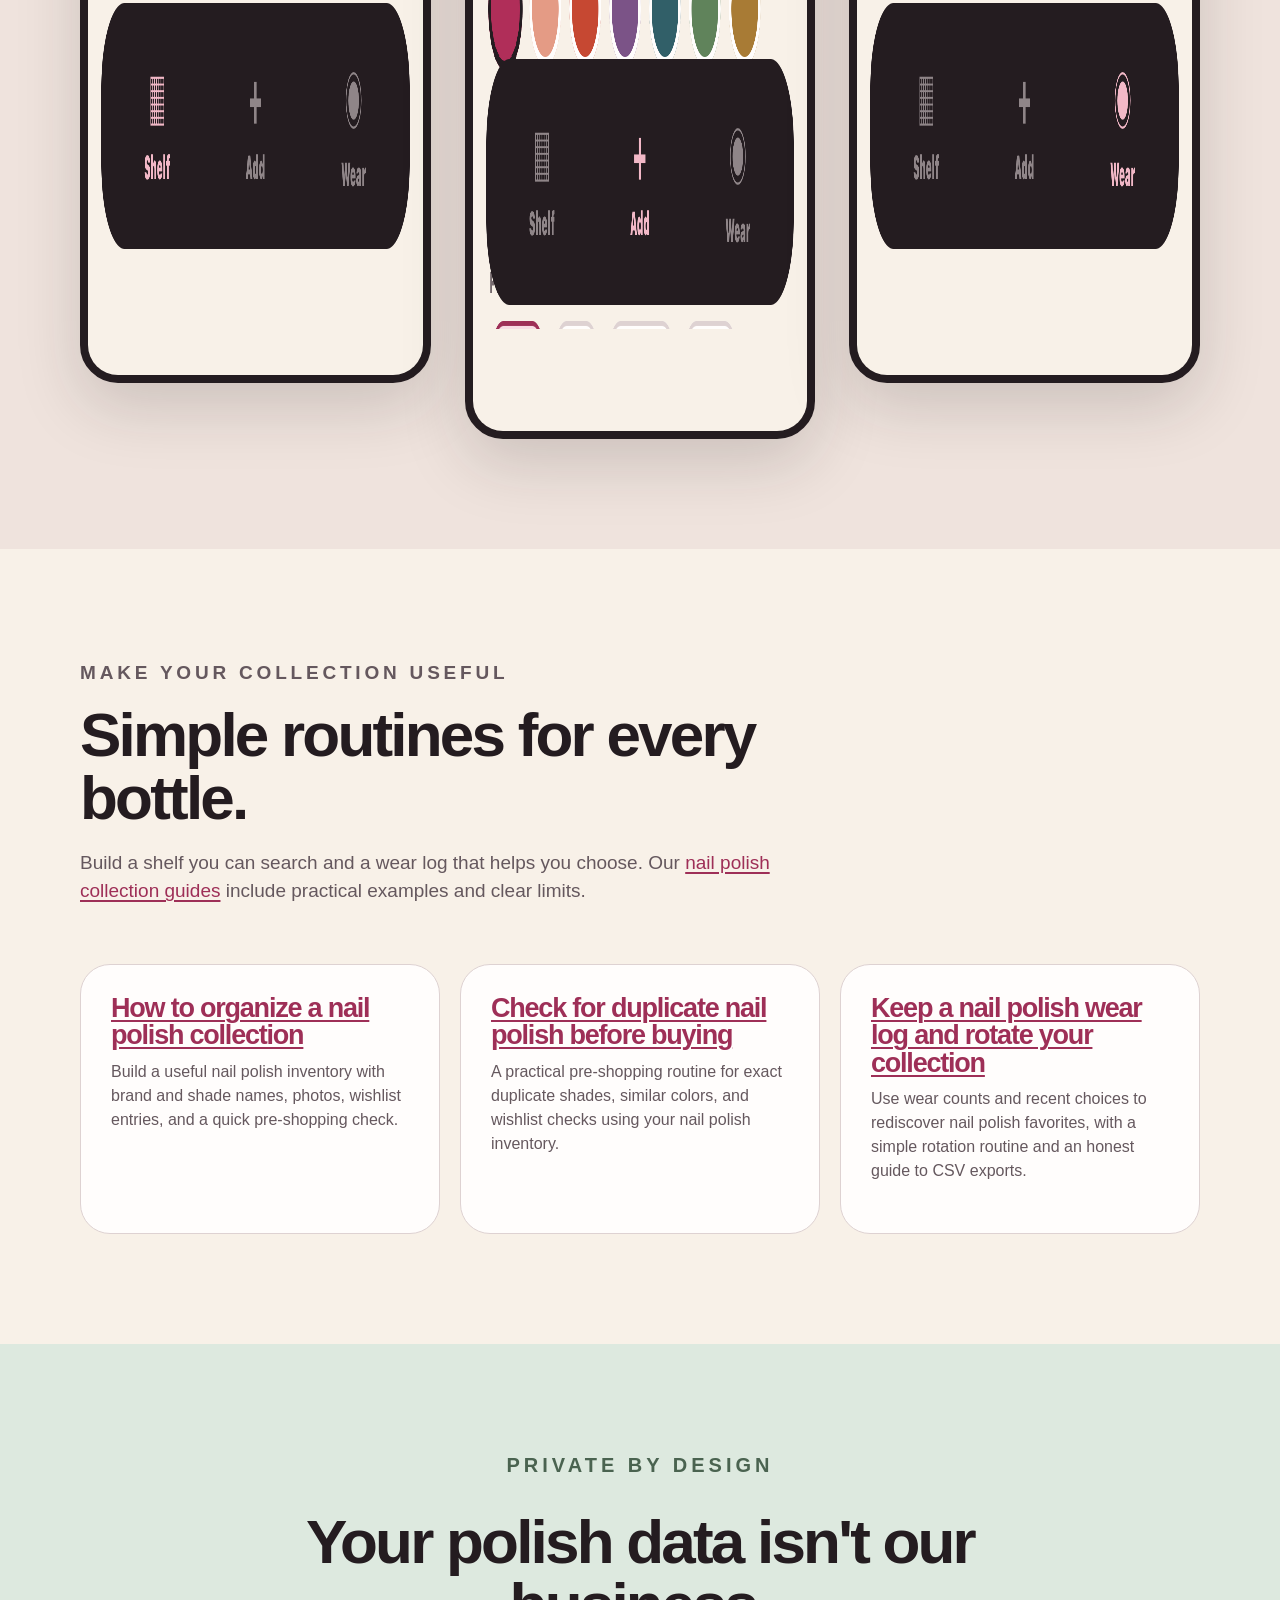
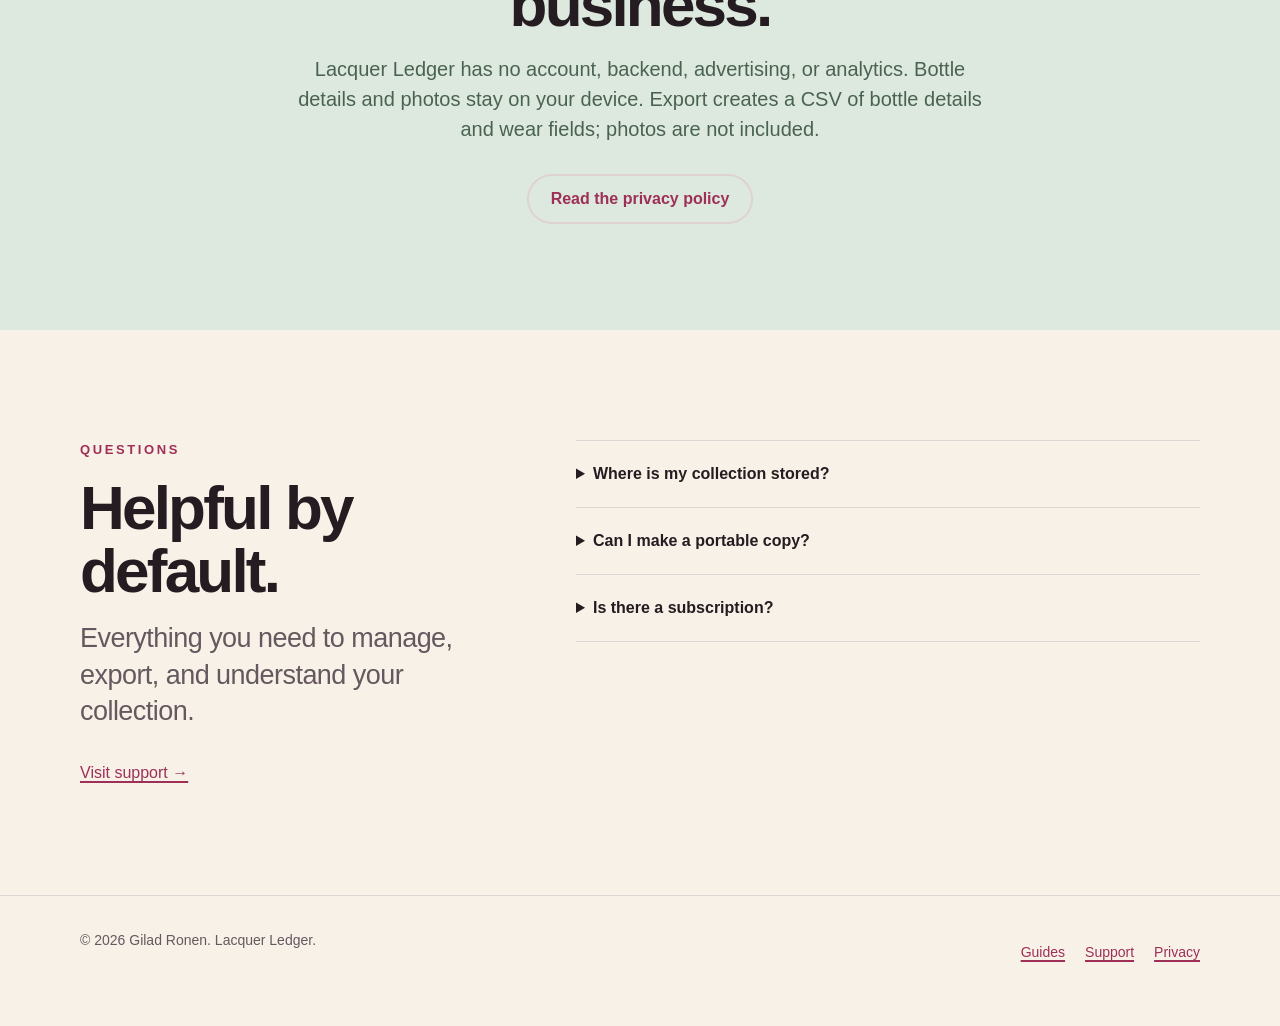
==== commit 19ade2ec: "feat: add nail polish guides and search discovery metadata Add inventory, duplicate-check and wear-l" ====
--- a/index.html
+++ b/index.html
@@ -3,30 +3,41 @@
 <head>
   <meta charset="utf-8">
   <meta name="viewport" content="width=device-width, initial-scale=1">
-  <meta name="description" content="Lacquer Ledger is a private, offline nail-polish collection and wear tracker for iPhone and Android.">
   <meta name="theme-color" content="#F8F1E8">
-  <title>Lacquer Ledger — Know every bottle</title>
+  <title>Nail polish collection &amp; wear tracker app — Lacquer Ledger</title>
+  <meta name="description" content="Organize nail polish, check duplicate brand-and-shade pairs, keep a wishlist and log wears. Lacquer Ledger is a private offline iPhone app with CSV export.">
+  <link rel="canonical" href="https://giladr1979.github.io/lacquer-ledger/">
+  <meta property="og:type" content="website">
+  <meta property="og:title" content="Nail polish collection &amp; wear tracker app — Lacquer Ledger">
+  <meta property="og:description" content="Organize nail polish, check duplicate brand-and-shade pairs, keep a wishlist and log wears. Lacquer Ledger is a private offline iPhone app with CSV export.">
+  <meta property="og:url" content="https://giladr1979.github.io/lacquer-ledger/">
+  <meta property="og:image" content="https://giladr1979.github.io/lacquer-ledger/assets/icon.png">
+  <meta property="og:image:alt" content="Lacquer Ledger app icon">
+  <meta name="twitter:card" content="summary">
+  <meta name="apple-itunes-app" content="app-id=6790280497">
   <link rel="icon" href="assets/icon.png">
   <link rel="stylesheet" href="styles.css">
+<script type="application/ld+json">{"@context": "https://schema.org", "@graph": [{"@type": "WebSite", "name": "Lacquer Ledger", "url": "https://giladr1979.github.io/lacquer-ledger/"}, {"@type": "MobileApplication", "name": "Lacquer Ledger", "applicationCategory": "LifestyleApplication", "operatingSystem": "iOS", "url": "https://giladr1979.github.io/lacquer-ledger/", "downloadUrl": "https://apps.apple.com/app/lacquer-ledger/id6790280497", "description": "Private offline nail polish collection, wishlist and wear tracker with CSV export.", "image": "https://giladr1979.github.io/lacquer-ledger/assets/icon.png", "author": {"@type": "Person", "name": "Gilad Ronen"}}]}</script>
+  <meta name="google-site-verification" content="F5Sdmsm7UvyeLJ_fXqEmeBqlbJ0hNNnhtqgZ2QPtwdA" />
 </head>
 <body>
   <a class="skip-link" href="#main">Skip to content</a>
   <header class="site-header">
     <nav class="nav" aria-label="Primary navigation">
-      <a class="brand" href="index.html"><img src="assets/icon.png" alt=""><span>Lacquer Ledger</span></a>
-      <div class="nav-links"><a href="#features">Features</a><a href="support.html">Support</a><a href="privacy.html">Privacy</a></div>
+      <a class="brand" href="index.html"><img src="assets/icon.webp" width="1024" height="1024" alt=""><span>Lacquer Ledger</span></a>
+      <div class="nav-links"><a href="#features">Features</a><a href="guides/">Guides</a><a href="support.html">Support</a><a href="privacy.html">Privacy</a></div>
     </nav>
   </header>
   <main id="main">
     <section class="hero">
       <div>
         <p class="eyebrow">Your private polish archive</p>
-        <h1>Know every bottle. Wear every shade.</h1>
-        <p class="lede">A focused home for the polish you own, the shades you want, and the favorites waiting to be rediscovered.</p>
+        <h1>Your nail polish collection, in order.</h1>
+        <p class="lede">A private nail polish collection and wear tracker for the bottles you own, the shades you want, and the favorites waiting to be rediscovered.</p>
         <div class="cta-row"><a class="button" href="https://apps.apple.com/app/lacquer-ledger/id6790280497">Download on the App Store</a><span class="button secondary">Google Play release in progress</span></div>
         <p class="price-note">iOS: US$4.99 once · Google Play: US$2.99 once · Local prices may vary · No account · No ads · No subscription</p>
       </div>
-      <div class="hero-art" aria-hidden="true"><img class="hero-icon" src="assets/icon.png" alt=""></div>
+      <div class="hero-art" aria-hidden="true"><img class="hero-icon" src="assets/icon.webp" width="1024" height="1024" alt=""></div>
     </section>
 
     <section class="stats" aria-label="Product principles">
@@ -51,13 +62,14 @@
         <p class="eyebrow">Simple by design</p>
         <h2 id="showcase-title">Your collection, without the clutter.</h2>
         <div class="screens">
-          <div class="screen"><img src="assets/collection.png" alt="Lacquer Ledger collection screen showing a saved polish bottle"></div>
-          <div class="screen"><img src="assets/add-bottle.png" alt="Add bottle form with photo, brand, shade, and collection controls"></div>
-          <div class="screen"><img src="assets/wear-history.png" alt="Wear history screen showing a shade and its wear count"></div>
+          <div class="screen"><img src="assets/collection.webp" width="1206" height="2622" loading="lazy" decoding="async" alt="Lacquer Ledger collection screen showing a saved polish bottle"></div>
+          <div class="screen"><img src="assets/add-bottle.webp" width="1206" height="2622" loading="lazy" decoding="async" alt="Add bottle form with photo, brand, shade, and collection controls"></div>
+          <div class="screen"><img src="assets/wear-history.webp" width="1206" height="2622" loading="lazy" decoding="async" alt="Wear history screen showing a shade and its wear count"></div>
         </div>
       </div>
     </section>
 
+    <section class="section" id="guides"><div class="section-intro"><p class="eyebrow">Make your collection useful</p><h2>Simple routines for every bottle.</h2><p>Build a shelf you can search and a wear log that helps you choose. Our <a href="guides/">nail polish collection guides</a> include practical examples and clear limits.</p></div><div class="feature-grid"><article class="feature"><h3><a href="guides/polish-inventory.html">How to organize a nail polish collection</a></h3><p>Build a useful nail polish inventory with brand and shade names, photos, wishlist entries, and a quick pre-shopping check.</p></article><article class="feature"><h3><a href="guides/duplicate-polish-check.html">Check for duplicate nail polish before buying</a></h3><p>A practical pre-shopping routine for exact duplicate shades, similar colors, and wishlist checks using your nail polish inventory.</p></article><article class="feature"><h3><a href="guides/polish-wear-log.html">Keep a nail polish wear log and rotate your collection</a></h3><p>Use wear counts and recent choices to rediscover nail polish favorites, with a simple rotation routine and an honest guide to CSV exports.</p></article></div></section>
     <section class="privacy-band">
       <div class="privacy-inner"><p class="eyebrow">Private by design</p><h2>Your polish data isn't our business.</h2><p>Lacquer Ledger has no account, backend, advertising, or analytics. Bottle details and photos stay on your device. Export creates a CSV of bottle details and wear fields; photos are not included.</p><a class="button secondary" href="privacy.html">Read the privacy policy</a></div>
     </section>
@@ -73,6 +85,6 @@
       </div>
     </section>
   </main>
-  <footer class="site-footer"><div class="footer-inner"><span>© 2026 Gilad Ronen. Lacquer Ledger.</span><div class="footer-links"><a href="support.html">Support</a><a href="privacy.html">Privacy</a></div></div></footer>
+  <footer class="site-footer"><div class="footer-inner"><span>© 2026 Gilad Ronen. Lacquer Ledger.</span><div class="footer-links"><a href="guides/">Guides</a><a href="support.html">Support</a><a href="privacy.html">Privacy</a></div></div></footer>
 </body>
 </html>
--- a/styles.css
+++ b/styles.css
@@ -135,3 +135,22 @@
   .footer-inner { flex-direction: column; }
 }
 @media (prefers-reduced-motion: reduce) { html { scroll-behavior: auto; } }
+
+/* Guide readability, keyboard focus and compact-screen navigation. */
+:root { --taupe: #65585e; }
+a:focus-visible, summary:focus-visible { outline: 3px solid var(--berry); outline-offset: 5px; }
+.nav-links a { display: inline-flex; align-items: center; min-height: 44px; }
+.footer-links { flex-wrap: wrap; }
+.footer-links a { display: inline-flex; align-items: center; min-height: 44px; }
+.guide { overflow: visible; }
+.guide h1 { font-size: clamp(38px, 6vw, 62px); line-height: 1.08; overflow-wrap: break-word; }
+.guide h2 { line-height: 1.2; }
+.guide-intro { font-size: 1.2rem; }
+.guide li { margin-bottom: .75rem; }
+.guide-card { padding: 26px 0; border-bottom: 1px solid var(--line); }
+.guide-card h2 { margin-top: 0; }
+.guide-cta { padding: 28px; background: var(--mint); border-radius: 18px; margin-top: 48px; }
+.editorial { margin-top: 36px; font-size: .9rem; }
+.guide nav { margin-bottom: 28px; }
+@media (max-width: 560px) { .brand { gap: 7px; font-size: 15px; } .brand img { width: 30px; height: 30px; } .nav { gap: 10px; } .nav-links { gap: 9px; } .nav-links a:first-child { display: inline-flex; } .nav-links a[href="#features"] { display: none; } .nav-links a { font-size: 12px; } }
+@media (max-width: 560px) { .nav { flex-wrap: wrap; padding: 8px 0; } .nav-links { width: 100%; justify-content: space-between; } }
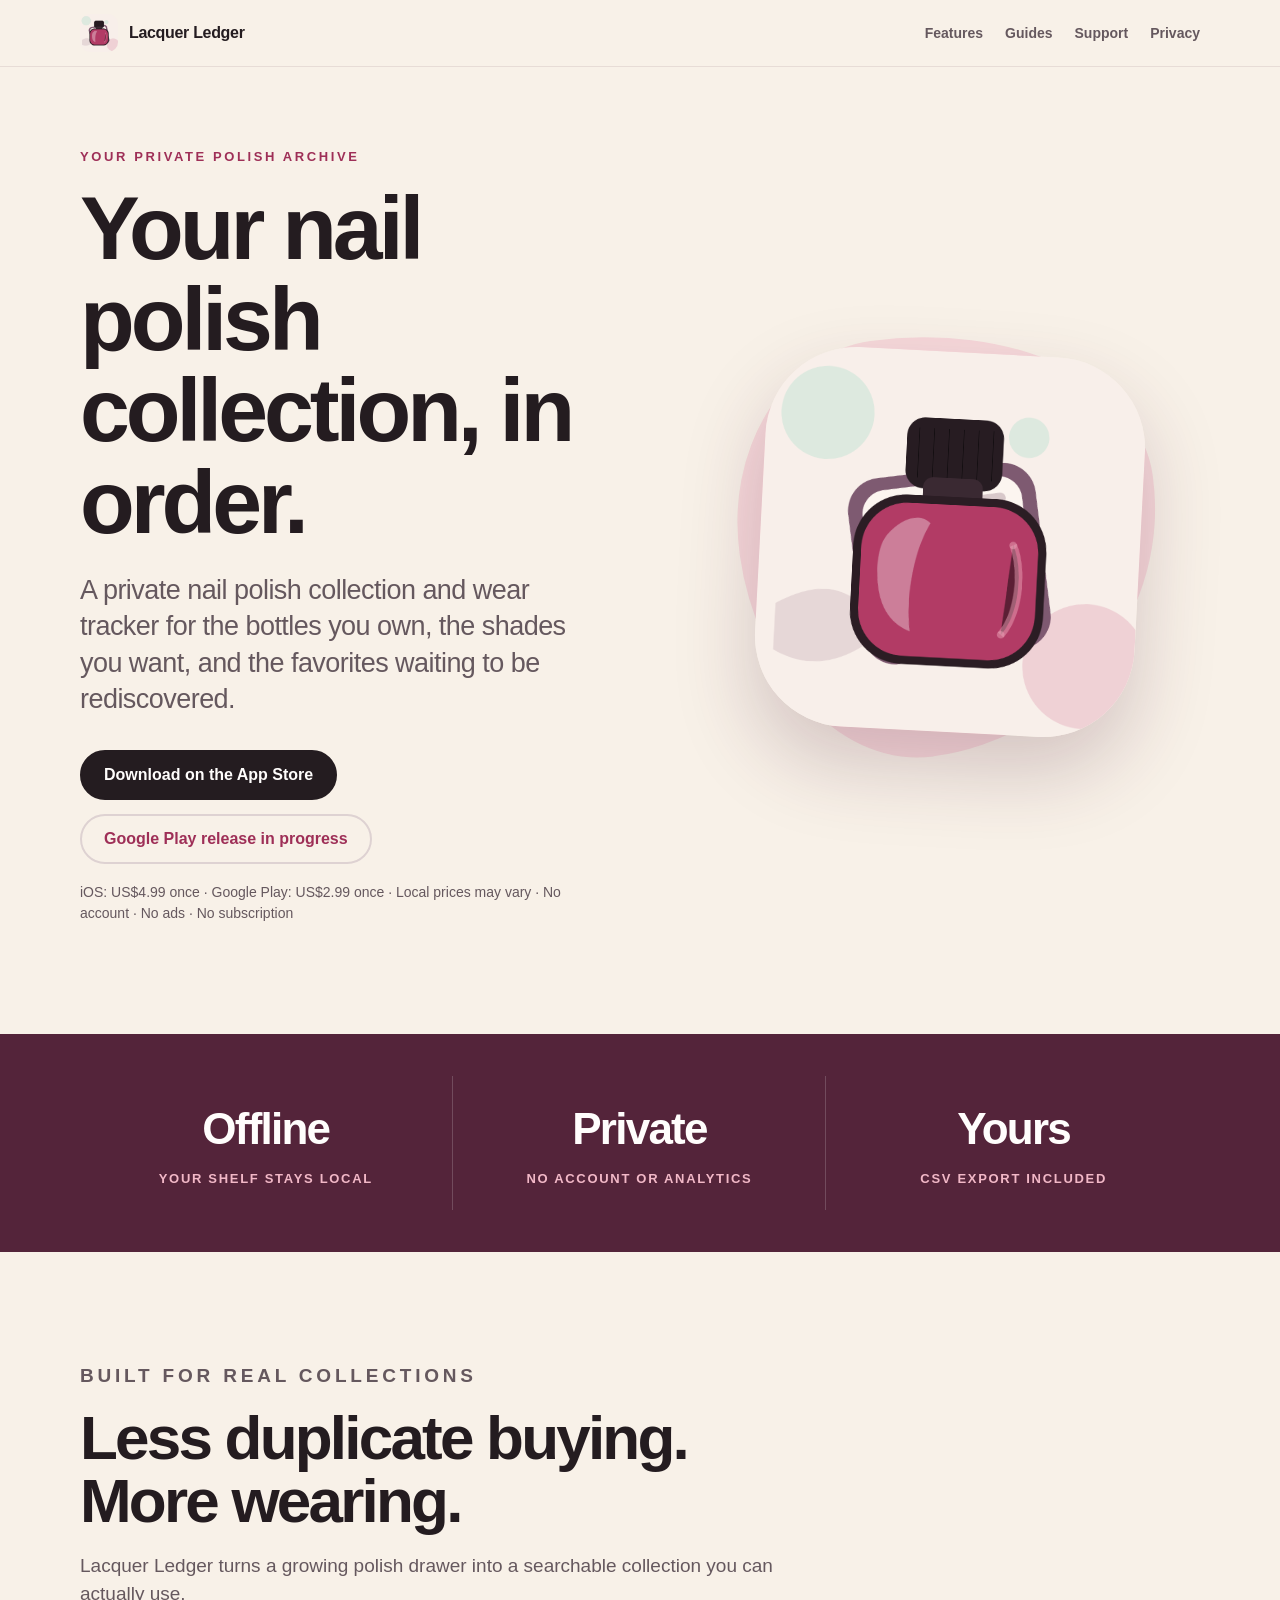
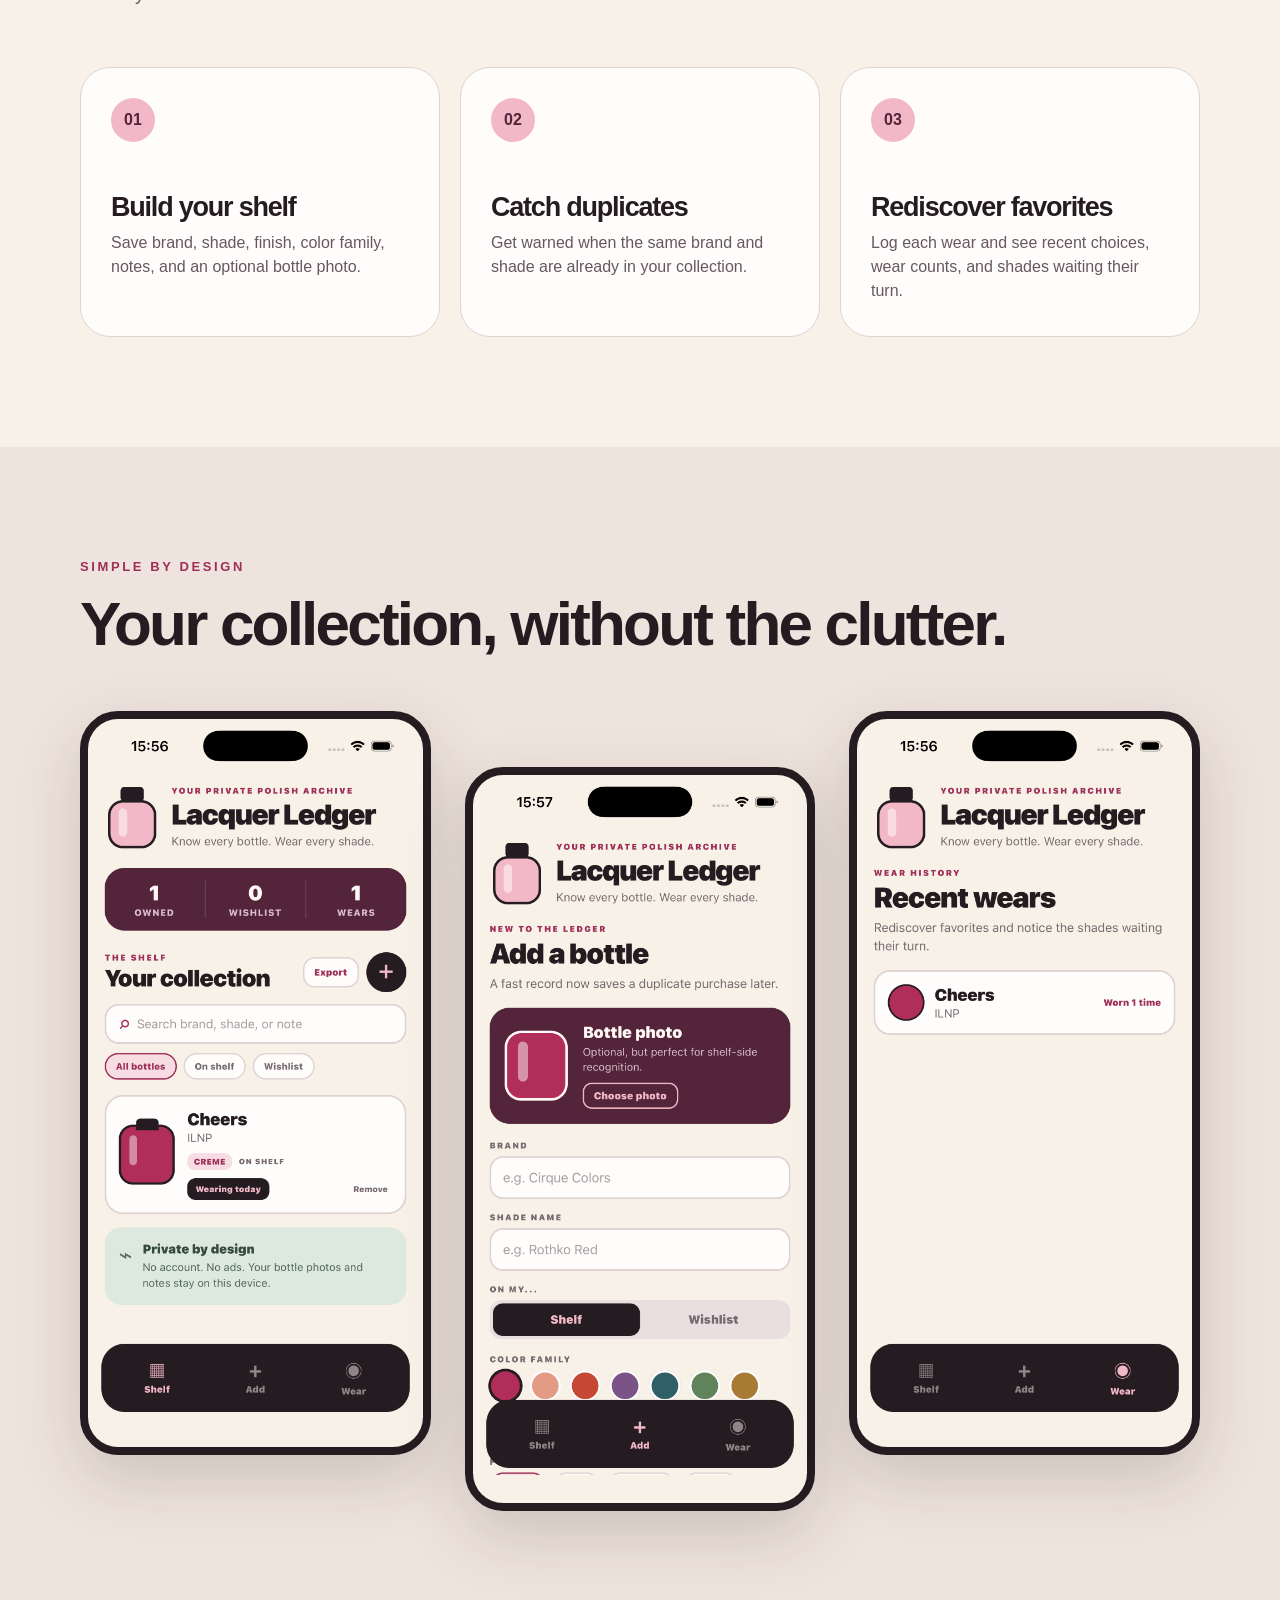
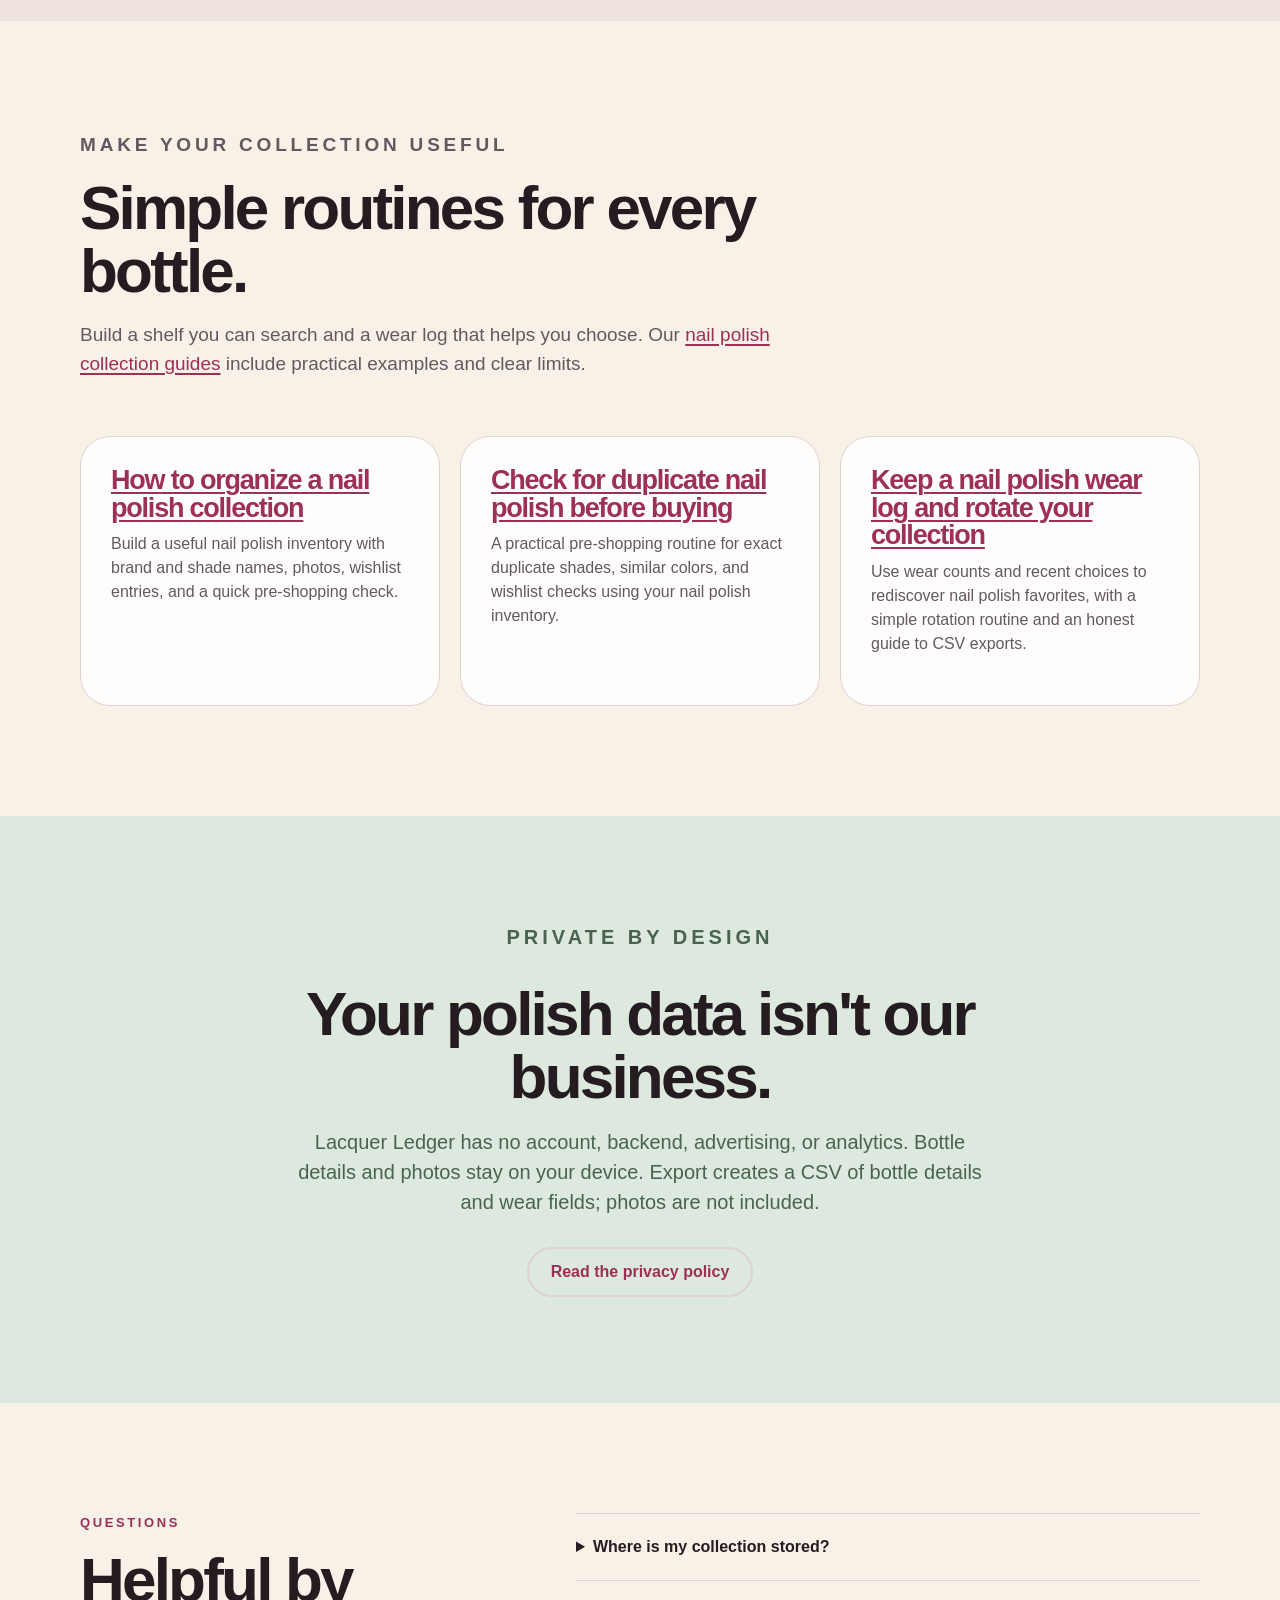
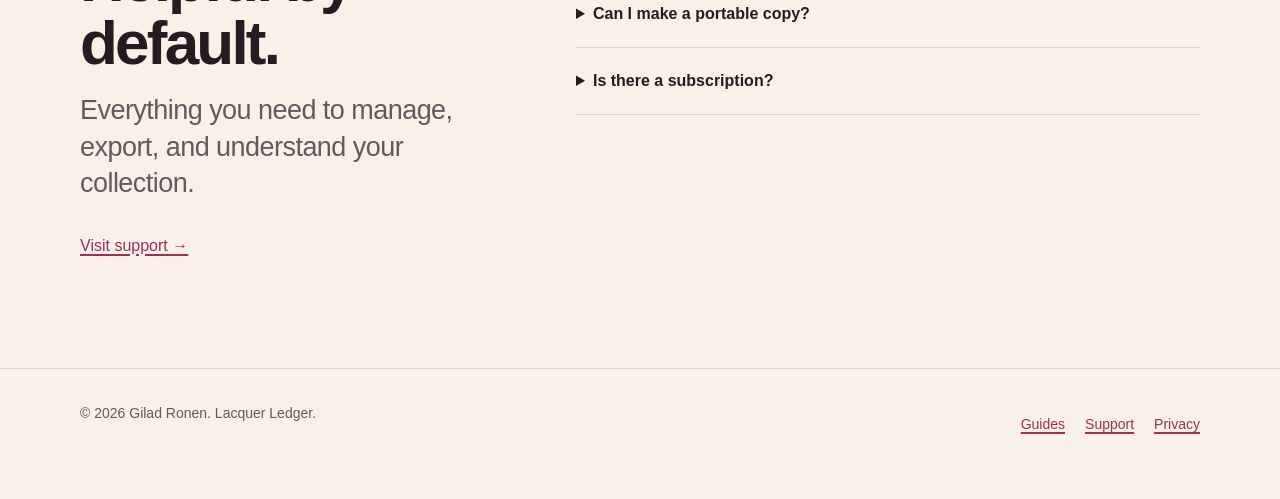
==== commit f74270ca: "fix(seo): link consistently to canonical homepage" ====
--- a/index.html
+++ b/index.html
@@ -24,7 +24,7 @@
   <a class="skip-link" href="#main">Skip to content</a>
   <header class="site-header">
     <nav class="nav" aria-label="Primary navigation">
-      <a class="brand" href="index.html"><img src="assets/icon.webp" width="1024" height="1024" alt=""><span>Lacquer Ledger</span></a>
+      <a class="brand" href="./"><img src="assets/icon.webp" width="1024" height="1024" alt=""><span>Lacquer Ledger</span></a>
       <div class="nav-links"><a href="#features">Features</a><a href="guides/">Guides</a><a href="support.html">Support</a><a href="privacy.html">Privacy</a></div>
     </nav>
   </header>
--- a/styles.css
+++ b/styles.css
@@ -26,7 +26,7 @@
 }
 a { color: var(--berry); text-decoration-thickness: 1.5px; text-underline-offset: 3px; }
 a:hover { color: var(--plum); }
-img { display: block; max-width: 100%; }
+img { display: block; max-width: 100%; height: auto; }
 .skip-link { position: absolute; left: -9999px; }
 .skip-link:focus { left: 16px; top: 16px; z-index: 20; padding: 10px 14px; background: var(--card); border-radius: 10px; }
 .site-header {
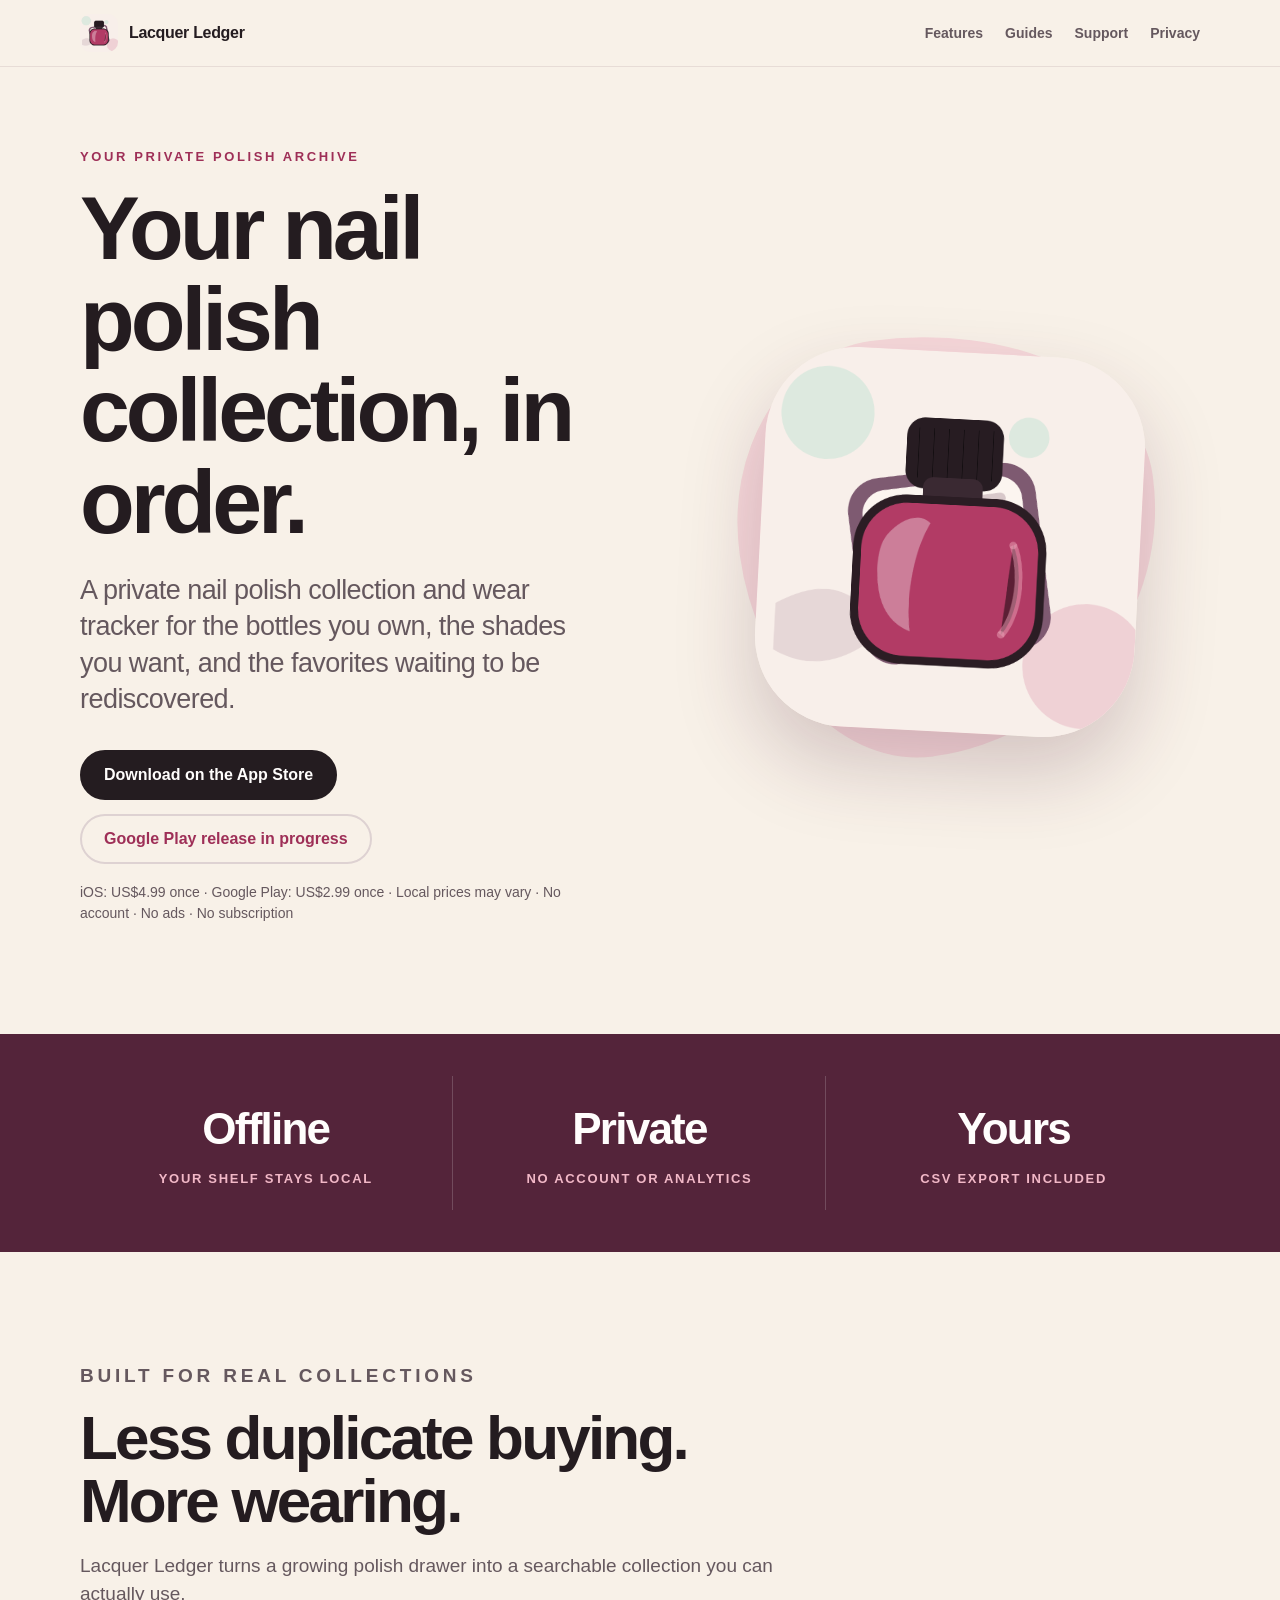
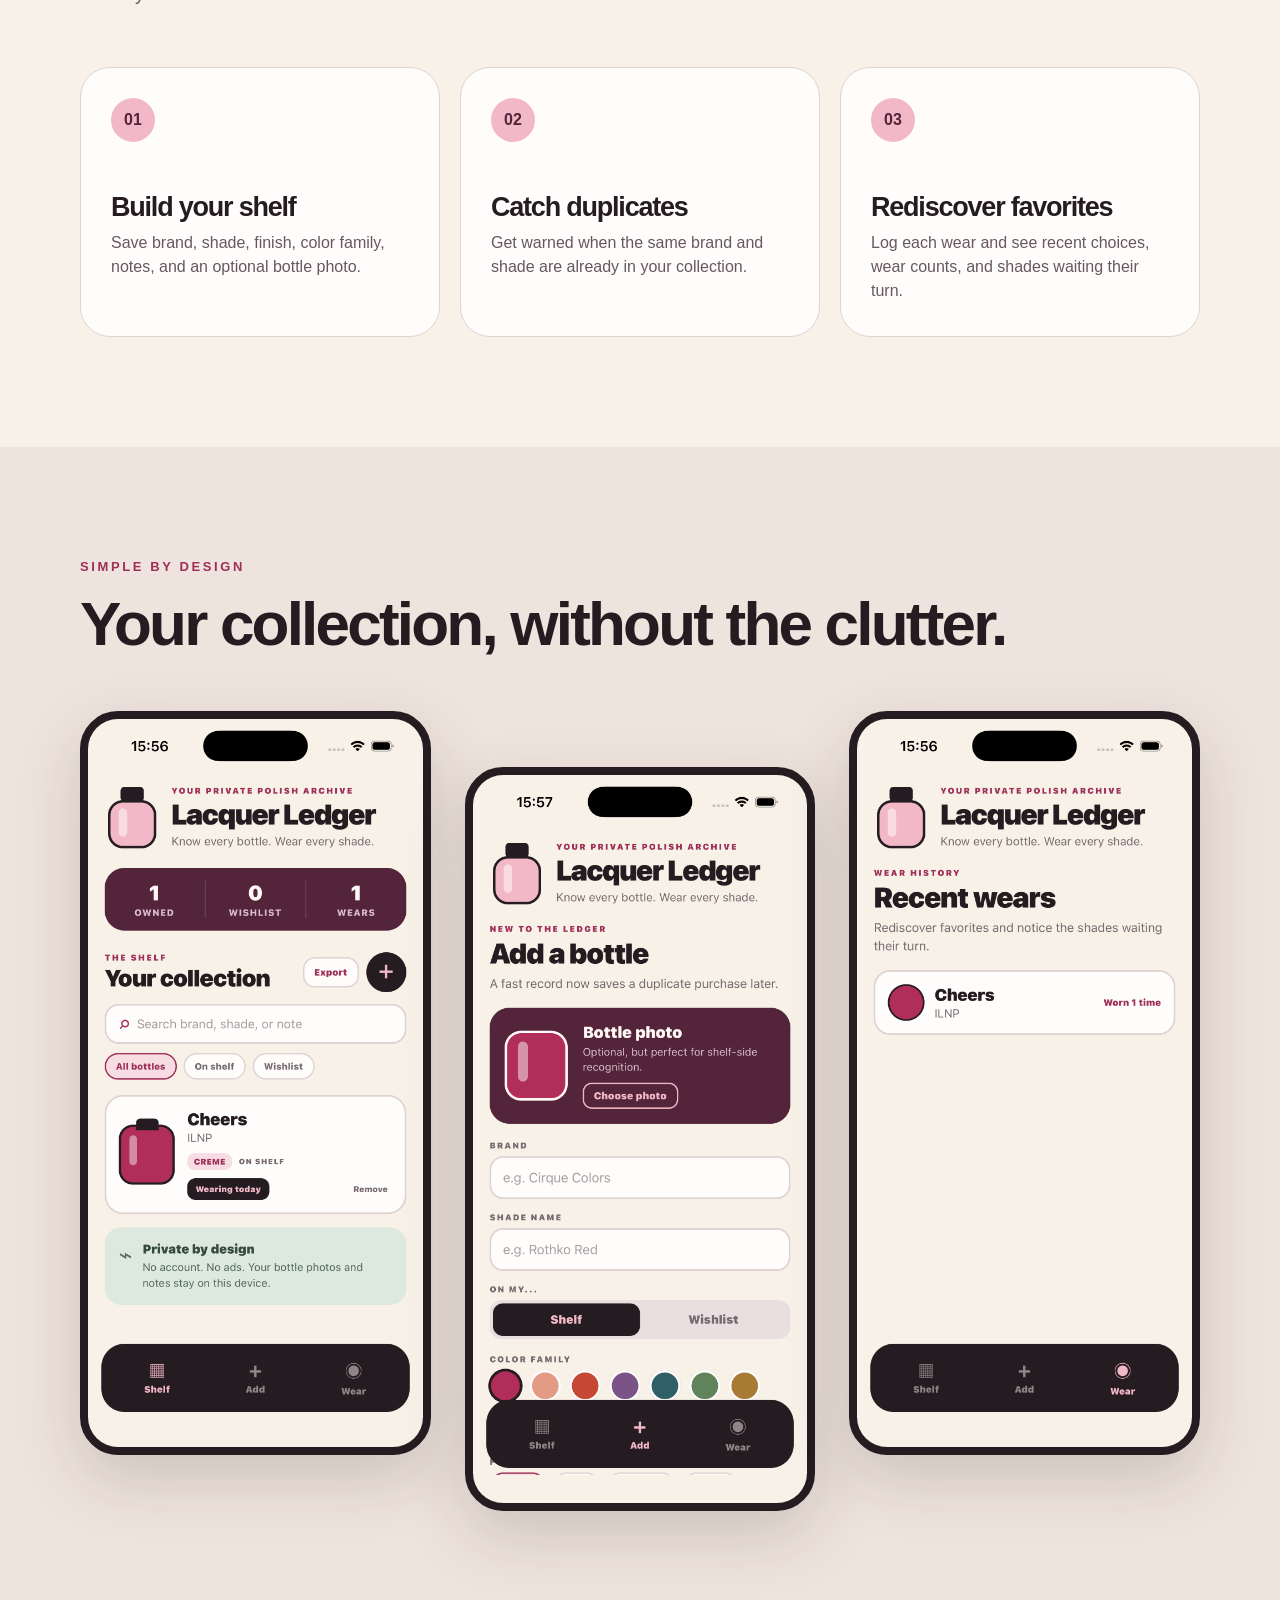
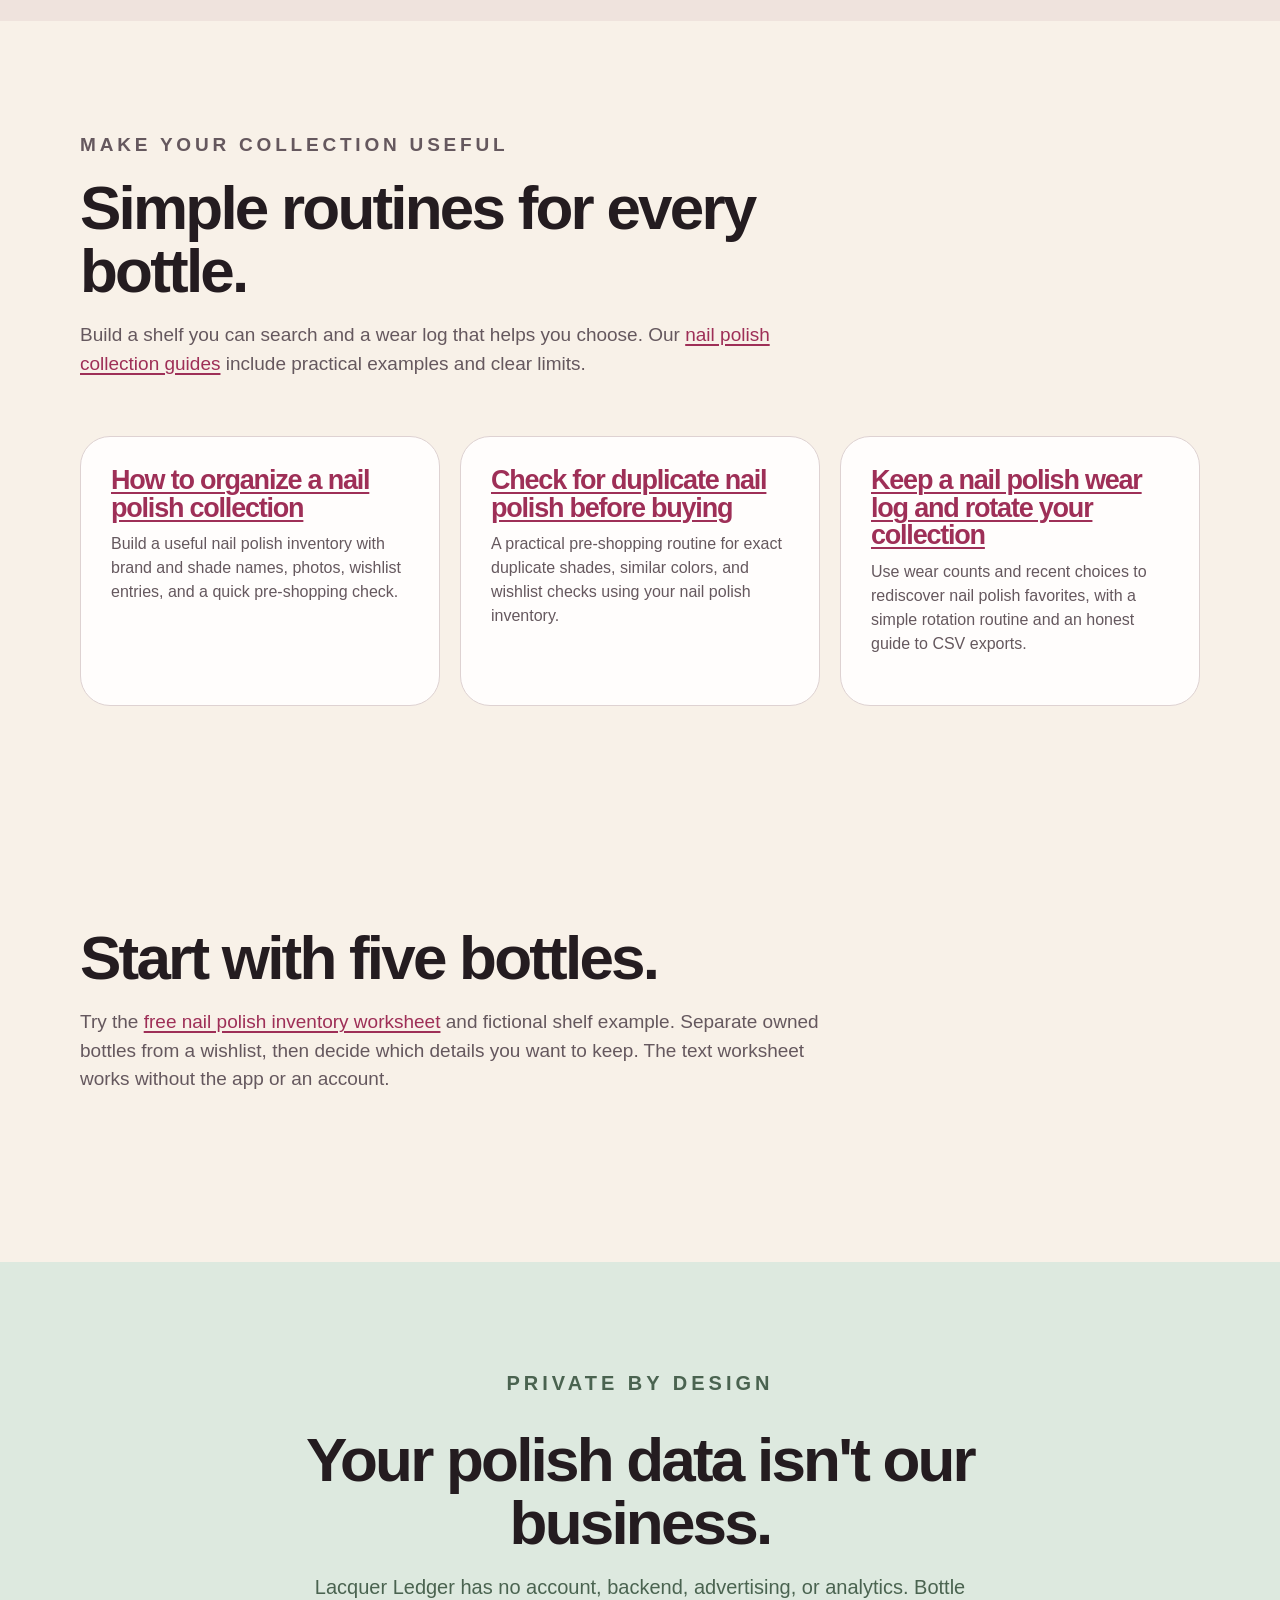
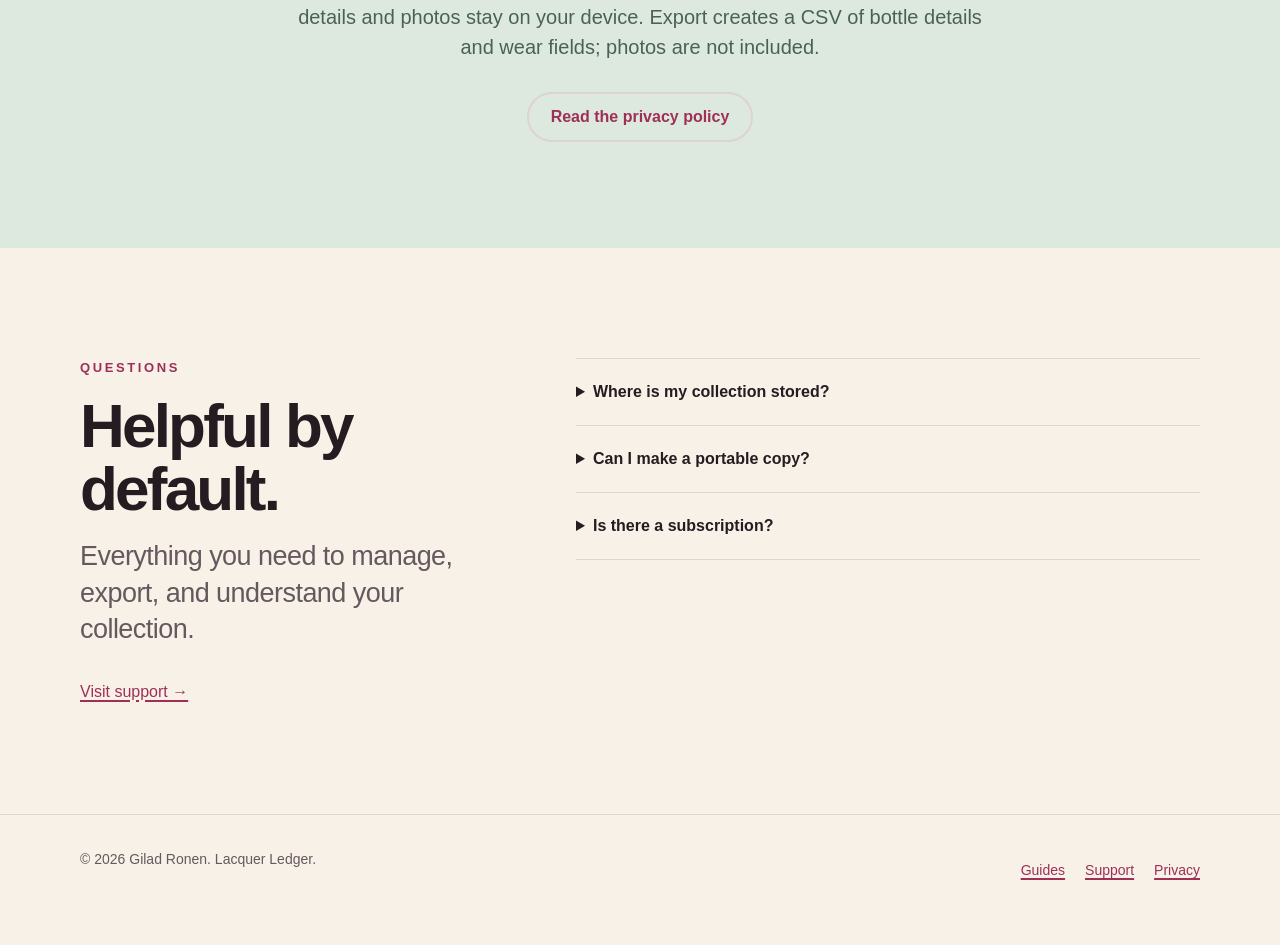
==== commit 98261b47: "feat(guides): add practical nail polish inventory worksheet" ====
--- a/index.html
+++ b/index.html
@@ -70,7 +70,7 @@
     </section>
 
     <section class="section" id="guides"><div class="section-intro"><p class="eyebrow">Make your collection useful</p><h2>Simple routines for every bottle.</h2><p>Build a shelf you can search and a wear log that helps you choose. Our <a href="guides/">nail polish collection guides</a> include practical examples and clear limits.</p></div><div class="feature-grid"><article class="feature"><h3><a href="guides/polish-inventory.html">How to organize a nail polish collection</a></h3><p>Build a useful nail polish inventory with brand and shade names, photos, wishlist entries, and a quick pre-shopping check.</p></article><article class="feature"><h3><a href="guides/duplicate-polish-check.html">Check for duplicate nail polish before buying</a></h3><p>A practical pre-shopping routine for exact duplicate shades, similar colors, and wishlist checks using your nail polish inventory.</p></article><article class="feature"><h3><a href="guides/polish-wear-log.html">Keep a nail polish wear log and rotate your collection</a></h3><p>Use wear counts and recent choices to rediscover nail polish favorites, with a simple rotation routine and an honest guide to CSV exports.</p></article></div></section>
-    <section class="privacy-band">
+    <section class="section"><div class="section-intro"><h2>Start with five bottles.</h2><p>Try the <a href="guides/polish-inventory.html#inventory-worksheet">free nail polish inventory worksheet</a> and fictional shelf example. Separate owned bottles from a wishlist, then decide which details you want to keep. The text worksheet works without the app or an account.</p></div></section><section class="privacy-band">
       <div class="privacy-inner"><p class="eyebrow">Private by design</p><h2>Your polish data isn't our business.</h2><p>Lacquer Ledger has no account, backend, advertising, or analytics. Bottle details and photos stay on your device. Export creates a CSV of bottle details and wear fields; photos are not included.</p><a class="button secondary" href="privacy.html">Read the privacy policy</a></div>
     </section>
 
--- a/styles.css
+++ b/styles.css
@@ -154,3 +154,12 @@
 .guide nav { margin-bottom: 28px; }
 @media (max-width: 560px) { .brand { gap: 7px; font-size: 15px; } .brand img { width: 30px; height: 30px; } .nav { gap: 10px; } .nav-links { gap: 9px; } .nav-links a:first-child { display: inline-flex; } .nav-links a[href="#features"] { display: none; } .nav-links a { font-size: 12px; } }
 @media (max-width: 560px) { .nav { flex-wrap: wrap; padding: 8px 0; } .nav-links { width: 100%; justify-content: space-between; } }
+
+/* Inventory worksheet tables stay readable on narrow screens and paper. */
+.table-wrap { overflow-x: auto; margin: 1.5rem 0; }
+.table-wrap:focus-visible { outline: 3px solid var(--berry); outline-offset: 4px; }
+.guide table { width: 100%; border-collapse: collapse; font-size: .95rem; }
+.guide caption { text-align: left; font-weight: 800; padding-bottom: .7rem; }
+.guide th, .guide td { text-align: left; vertical-align: top; padding: .75rem; border: 1px solid var(--line); }
+.guide th { background: var(--mint); }
+@media print { .site-header, .site-footer, .skip-link, .guide-cta, .guide .button { display: none; } body { background: white; color: black; } .guide { width: 100%; padding: 0; } .guide h1 { font-size: 2rem; } .guide h2 { font-size: 1.4rem; } .table-wrap { overflow: visible; } tr { break-inside: avoid; } }
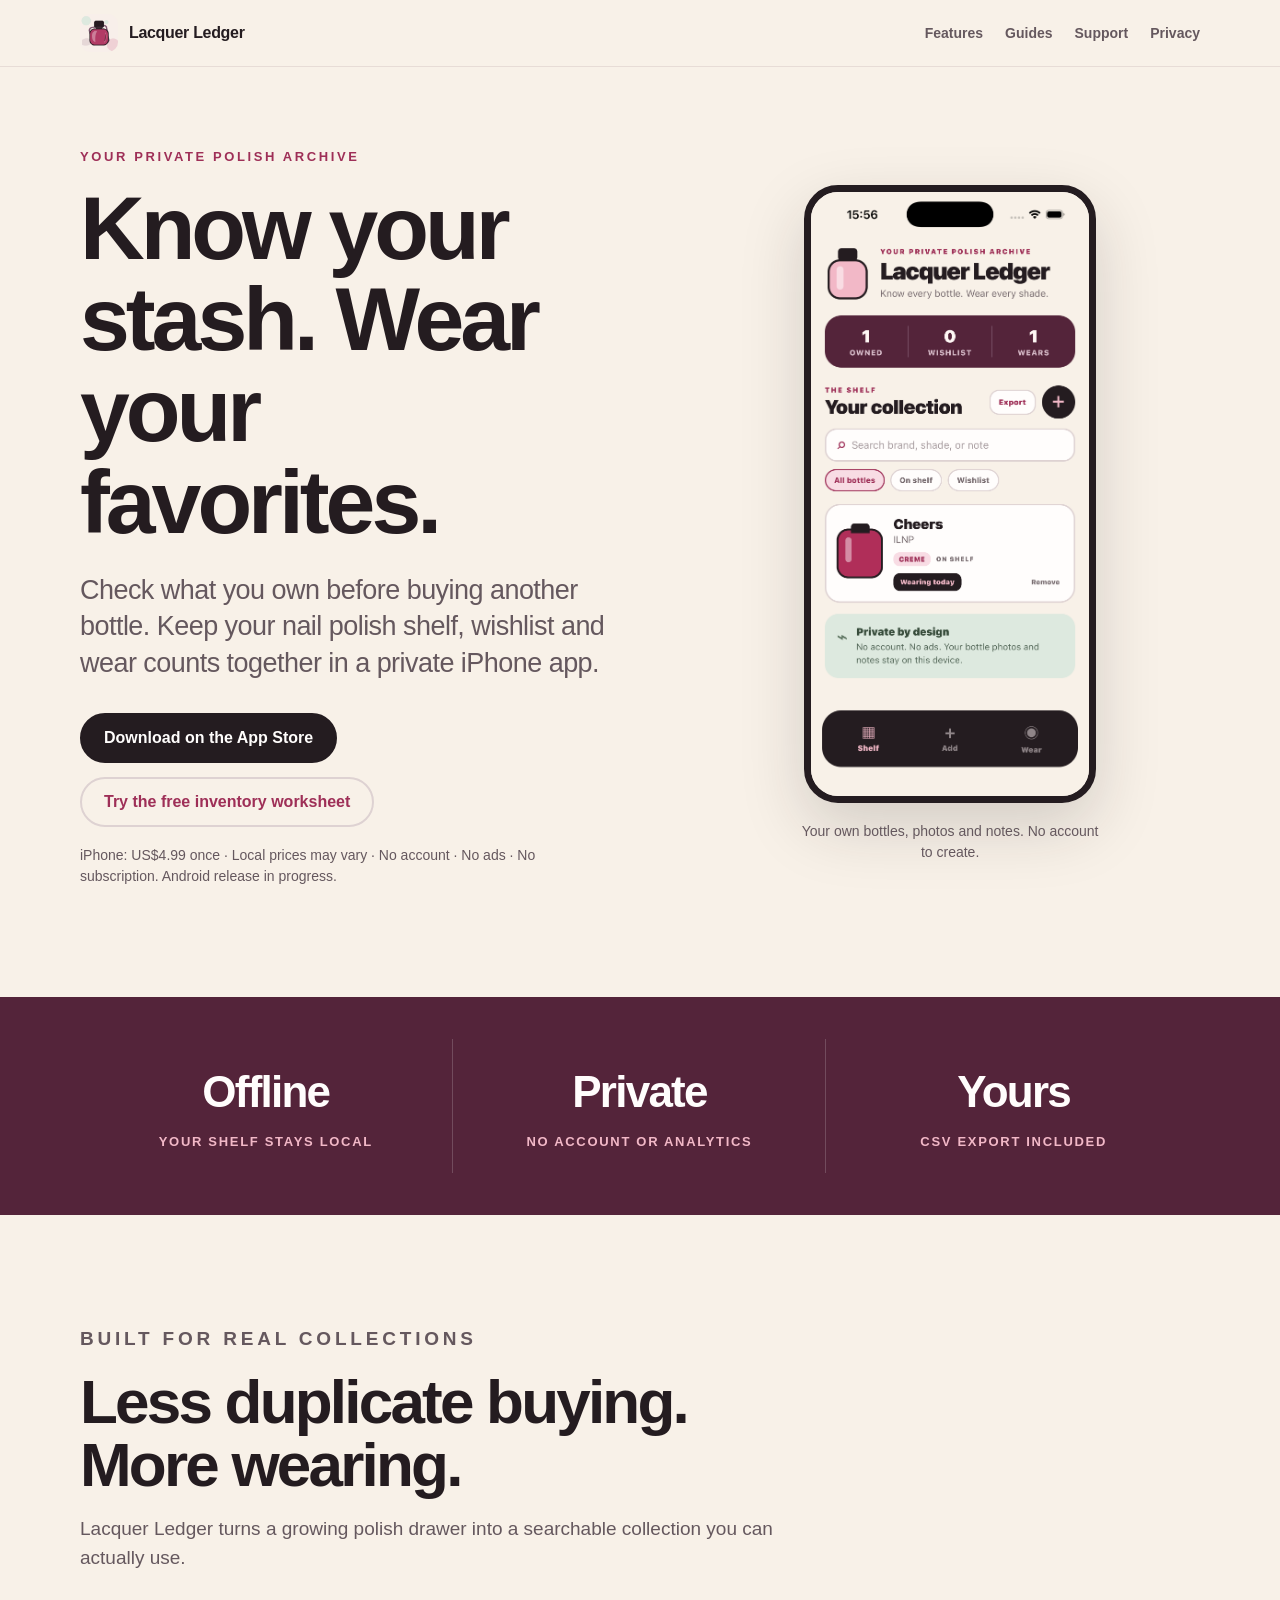
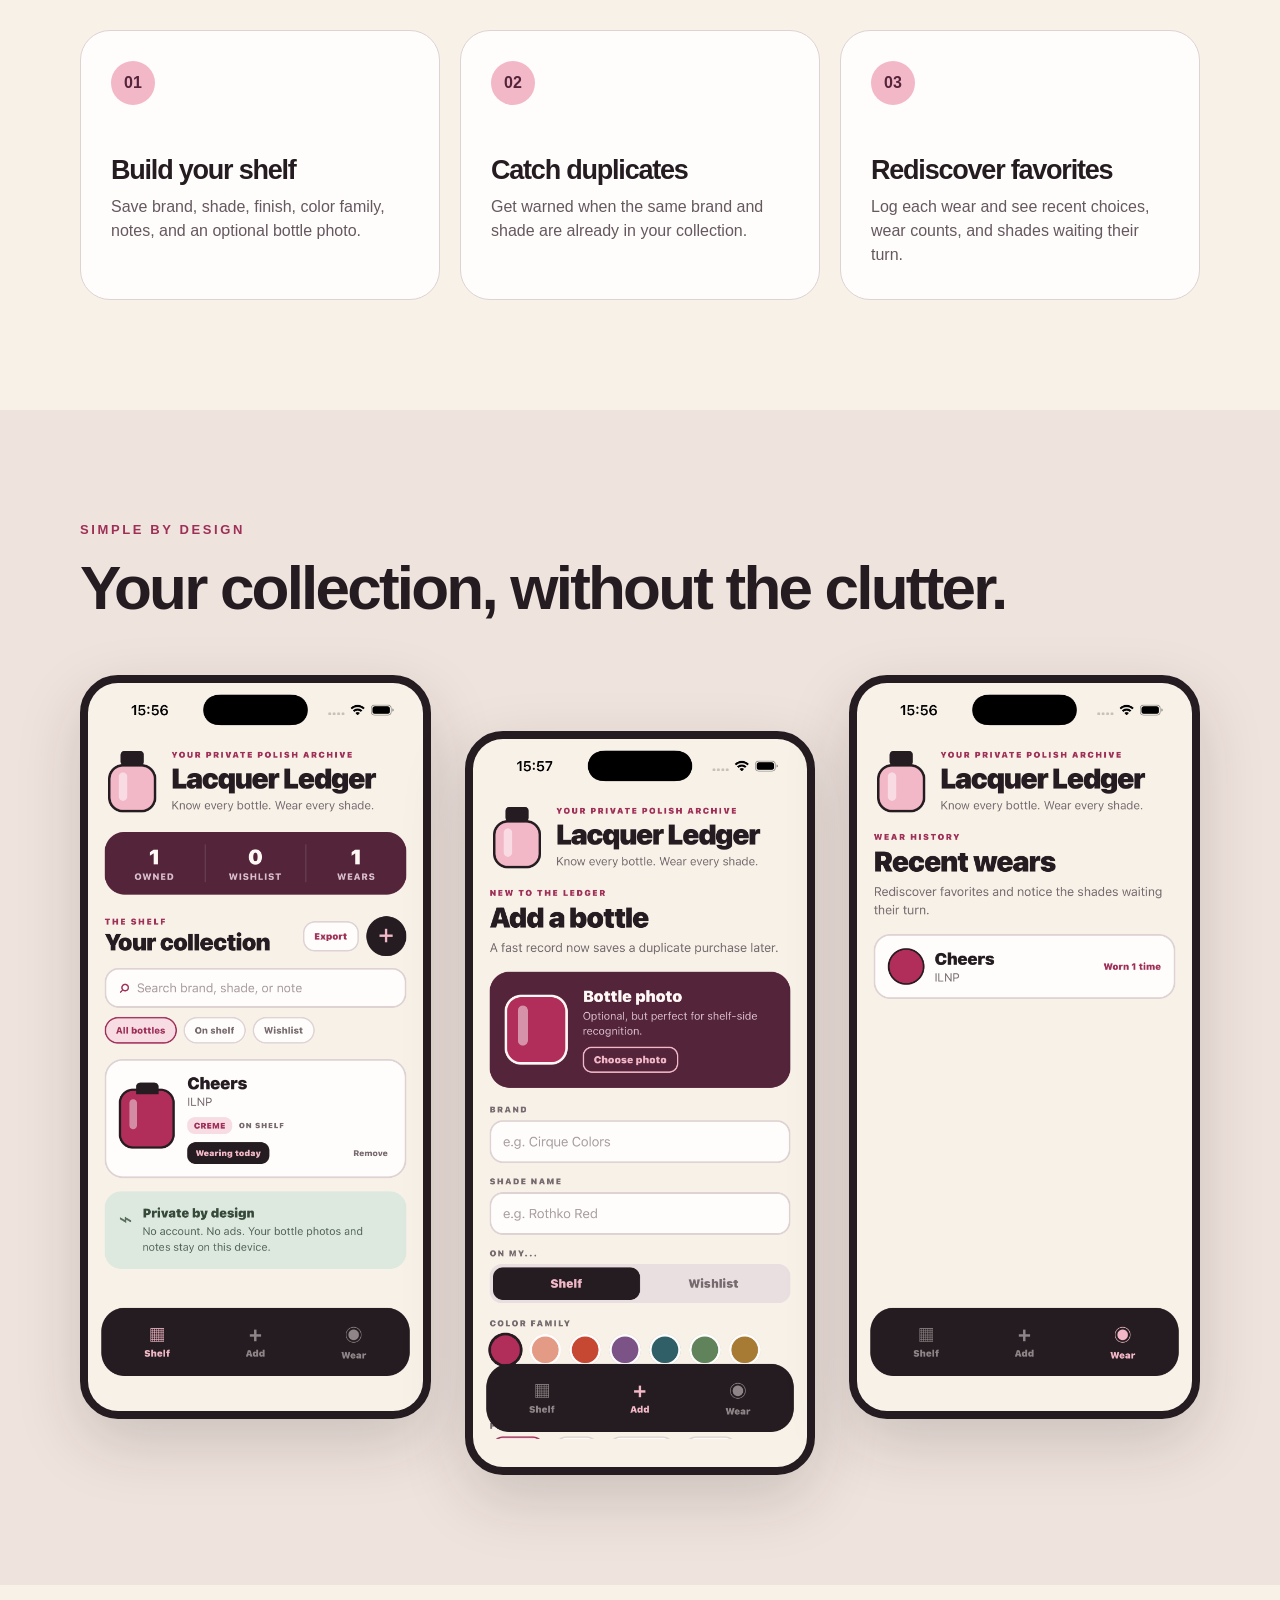
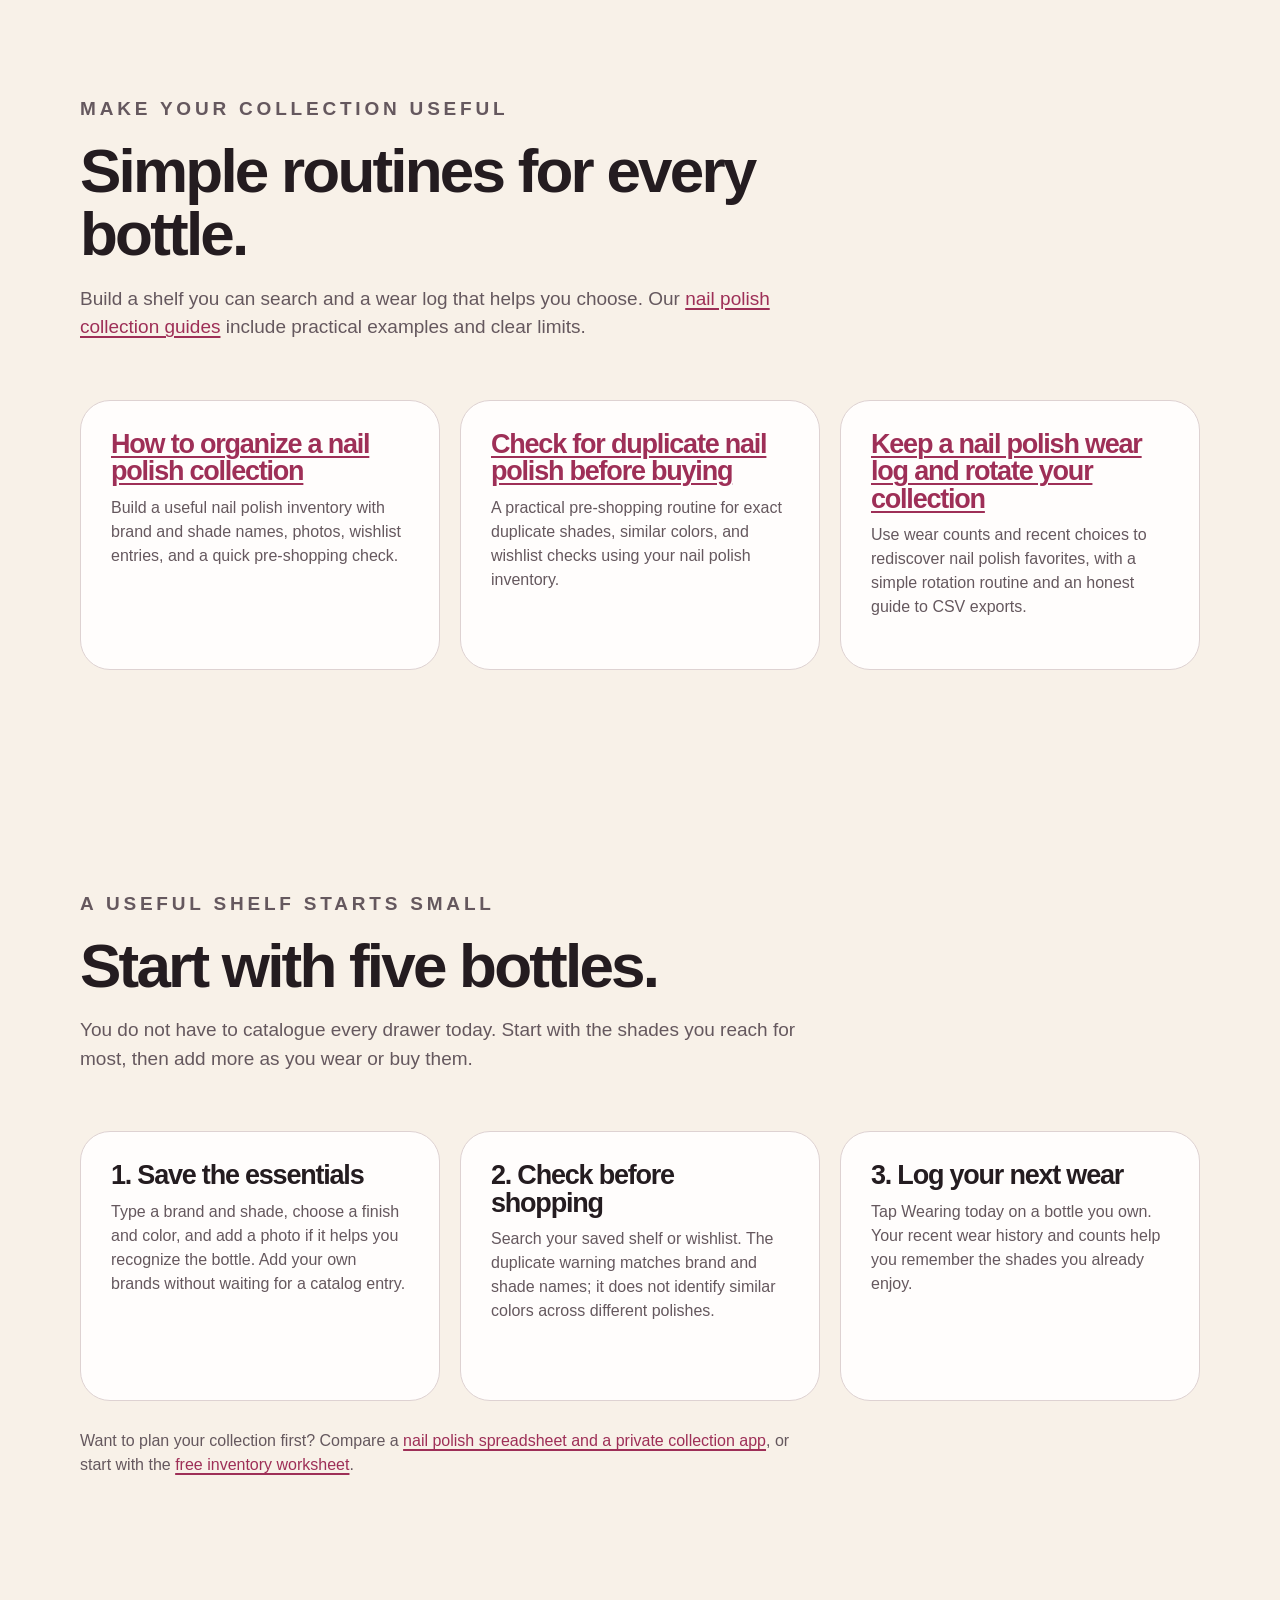
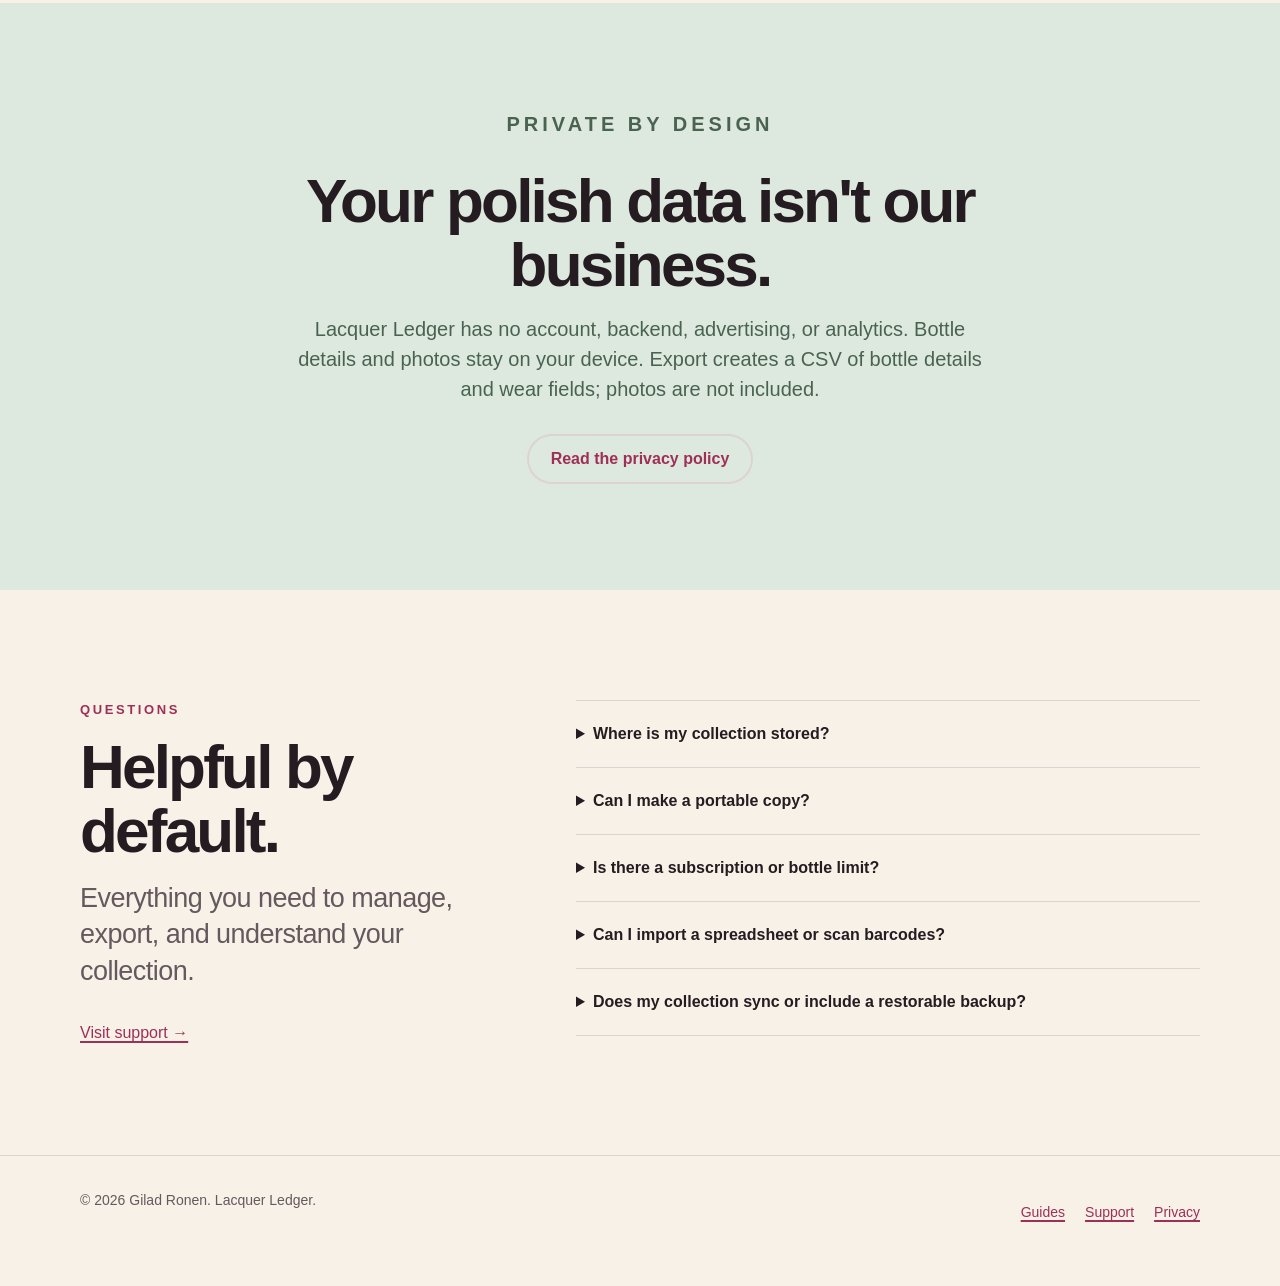
==== commit fa36ccbb: "feat: clarify private polish tracking and first purchase flow" ====
--- a/index.html
+++ b/index.html
@@ -32,12 +32,12 @@
     <section class="hero">
       <div>
         <p class="eyebrow">Your private polish archive</p>
-        <h1>Your nail polish collection, in order.</h1>
-        <p class="lede">A private nail polish collection and wear tracker for the bottles you own, the shades you want, and the favorites waiting to be rediscovered.</p>
-        <div class="cta-row"><a class="button" href="https://apps.apple.com/app/lacquer-ledger/id6790280497">Download on the App Store</a><span class="button secondary">Google Play release in progress</span></div>
-        <p class="price-note">iOS: US$4.99 once · Google Play: US$2.99 once · Local prices may vary · No account · No ads · No subscription</p>
+        <h1>Know your stash. Wear your favorites.</h1>
+        <p class="lede">Check what you own before buying another bottle. Keep your nail polish shelf, wishlist and wear counts together in a private iPhone app.</p>
+        <div class="cta-row"><a class="button" href="https://apps.apple.com/app/lacquer-ledger/id6790280497">Download on the App Store</a><a class="button secondary" href="guides/polish-inventory.html#inventory-worksheet">Try the free inventory worksheet</a></div>
+        <p class="price-note">iPhone: US$4.99 once · Local prices may vary · No account · No ads · No subscription. Android release in progress.</p>
       </div>
-      <div class="hero-art" aria-hidden="true"><img class="hero-icon" src="assets/icon.webp" width="1024" height="1024" alt=""></div>
+      <figure class="hero-preview"><img src="assets/collection.webp" width="1206" height="2622" fetchpriority="high" alt="Lacquer Ledger on iPhone: a saved polish, shelf and wishlist counts, search, and wear controls"><figcaption>Your own bottles, photos and notes. No account to create.</figcaption></figure>
     </section>
 
     <section class="stats" aria-label="Product principles">
@@ -70,7 +70,15 @@
     </section>
 
     <section class="section" id="guides"><div class="section-intro"><p class="eyebrow">Make your collection useful</p><h2>Simple routines for every bottle.</h2><p>Build a shelf you can search and a wear log that helps you choose. Our <a href="guides/">nail polish collection guides</a> include practical examples and clear limits.</p></div><div class="feature-grid"><article class="feature"><h3><a href="guides/polish-inventory.html">How to organize a nail polish collection</a></h3><p>Build a useful nail polish inventory with brand and shade names, photos, wishlist entries, and a quick pre-shopping check.</p></article><article class="feature"><h3><a href="guides/duplicate-polish-check.html">Check for duplicate nail polish before buying</a></h3><p>A practical pre-shopping routine for exact duplicate shades, similar colors, and wishlist checks using your nail polish inventory.</p></article><article class="feature"><h3><a href="guides/polish-wear-log.html">Keep a nail polish wear log and rotate your collection</a></h3><p>Use wear counts and recent choices to rediscover nail polish favorites, with a simple rotation routine and an honest guide to CSV exports.</p></article></div></section>
-    <section class="section"><div class="section-intro"><h2>Start with five bottles.</h2><p>Try the <a href="guides/polish-inventory.html#inventory-worksheet">free nail polish inventory worksheet</a> and fictional shelf example. Separate owned bottles from a wishlist, then decide which details you want to keep. The text worksheet works without the app or an account.</p></div></section><section class="privacy-band">
+    <section class="section" id="getting-started">
+      <div class="section-intro"><p class="eyebrow">A useful shelf starts small</p><h2>Start with five bottles.</h2><p>You do not have to catalogue every drawer today. Start with the shades you reach for most, then add more as you wear or buy them.</p></div>
+      <div class="feature-grid">
+        <article class="feature"><h3>1. Save the essentials</h3><p>Type a brand and shade, choose a finish and color, and add a photo if it helps you recognize the bottle. Add your own brands without waiting for a catalog entry.</p></article>
+        <article class="feature"><h3>2. Check before shopping</h3><p>Search your saved shelf or wishlist. The duplicate warning matches brand and shade names; it does not identify similar colors across different polishes.</p></article>
+        <article class="feature"><h3>3. Log your next wear</h3><p>Tap Wearing today on a bottle you own. Your recent wear history and counts help you remember the shades you already enjoy.</p></article>
+      </div>
+      <p class="fit-note">Want to plan your collection first? Compare a <a href="guides/spreadsheet-or-app.html">nail polish spreadsheet and a private collection app</a>, or start with the <a href="guides/polish-inventory.html#inventory-worksheet">free inventory worksheet</a>.</p>
+    </section><section class="privacy-band">
       <div class="privacy-inner"><p class="eyebrow">Private by design</p><h2>Your polish data isn't our business.</h2><p>Lacquer Ledger has no account, backend, advertising, or analytics. Bottle details and photos stay on your device. Export creates a CSV of bottle details and wear fields; photos are not included.</p><a class="button secondary" href="privacy.html">Read the privacy policy</a></div>
     </section>
 
@@ -80,7 +88,9 @@
         <div class="faq">
           <details><summary>Where is my collection stored?</summary><p>In a local database inside the app on your device. Lacquer Ledger does not operate a server.</p></details>
           <details><summary>Can I make a portable copy?</summary><p>Yes. Export bottle details and wear fields as a CSV file through your device's share sheet. Photos are not included, and version 1.0 does not import CSV files.</p></details>
-          <details><summary>Is there a subscription?</summary><p>No. Lacquer Ledger has no subscription.</p></details>
+          <details><summary>Is there a subscription or bottle limit?</summary><p>It is one paid download, with no subscription or paid bottle-limit upgrade. The US App Store price is $4.99; local prices may vary.</p></details>
+          <details><summary>Can I import a spreadsheet or scan barcodes?</summary><p>Version 1.0 uses manual entry. It does not import spreadsheets, scan barcodes, or provide a shared polish catalog. Start with a few favorites; keep an existing spreadsheet if bulk entry is essential to you.</p></details>
+          <details><summary>Does my collection sync or include a restorable backup?</summary><p>Version 1.0 does not offer cloud sync or an in-app backup and restore feature. CSV export includes bottle details and wear fields, not photos. Save a CSV outside the app before deleting it or changing devices; the app cannot import that CSV.</p></details>
         </div>
       </div>
     </section>
--- a/styles.css
+++ b/styles.css
@@ -163,3 +163,10 @@
 .guide th, .guide td { text-align: left; vertical-align: top; padding: .75rem; border: 1px solid var(--line); }
 .guide th { background: var(--mint); }
 @media print { .site-header, .site-footer, .skip-link, .guide-cta, .guide .button { display: none; } body { background: white; color: black; } .guide { width: 100%; padding: 0; } .guide h1 { font-size: 2rem; } .guide h2 { font-size: 1.4rem; } .table-wrap { overflow: visible; } tr { break-inside: avoid; } }
+
+/* Show the real shelf at the first purchase decision. */
+.hero-preview { margin: 0; text-align: center; }
+.hero-preview img { width: min(100%, 292px); height: auto; margin: 0 auto; border: 7px solid var(--ink); border-radius: 34px; box-shadow: 0 24px 64px rgba(36,28,32,.17); }
+.hero-preview figcaption { max-width: 310px; margin: 18px auto 0; color: var(--taupe); font-size: 14px; }
+.fit-note { margin-top: 28px; max-width: 740px; color: var(--taupe); }
+@media (max-width: 560px) { .hero-preview img { width: min(72%, 260px); } }
